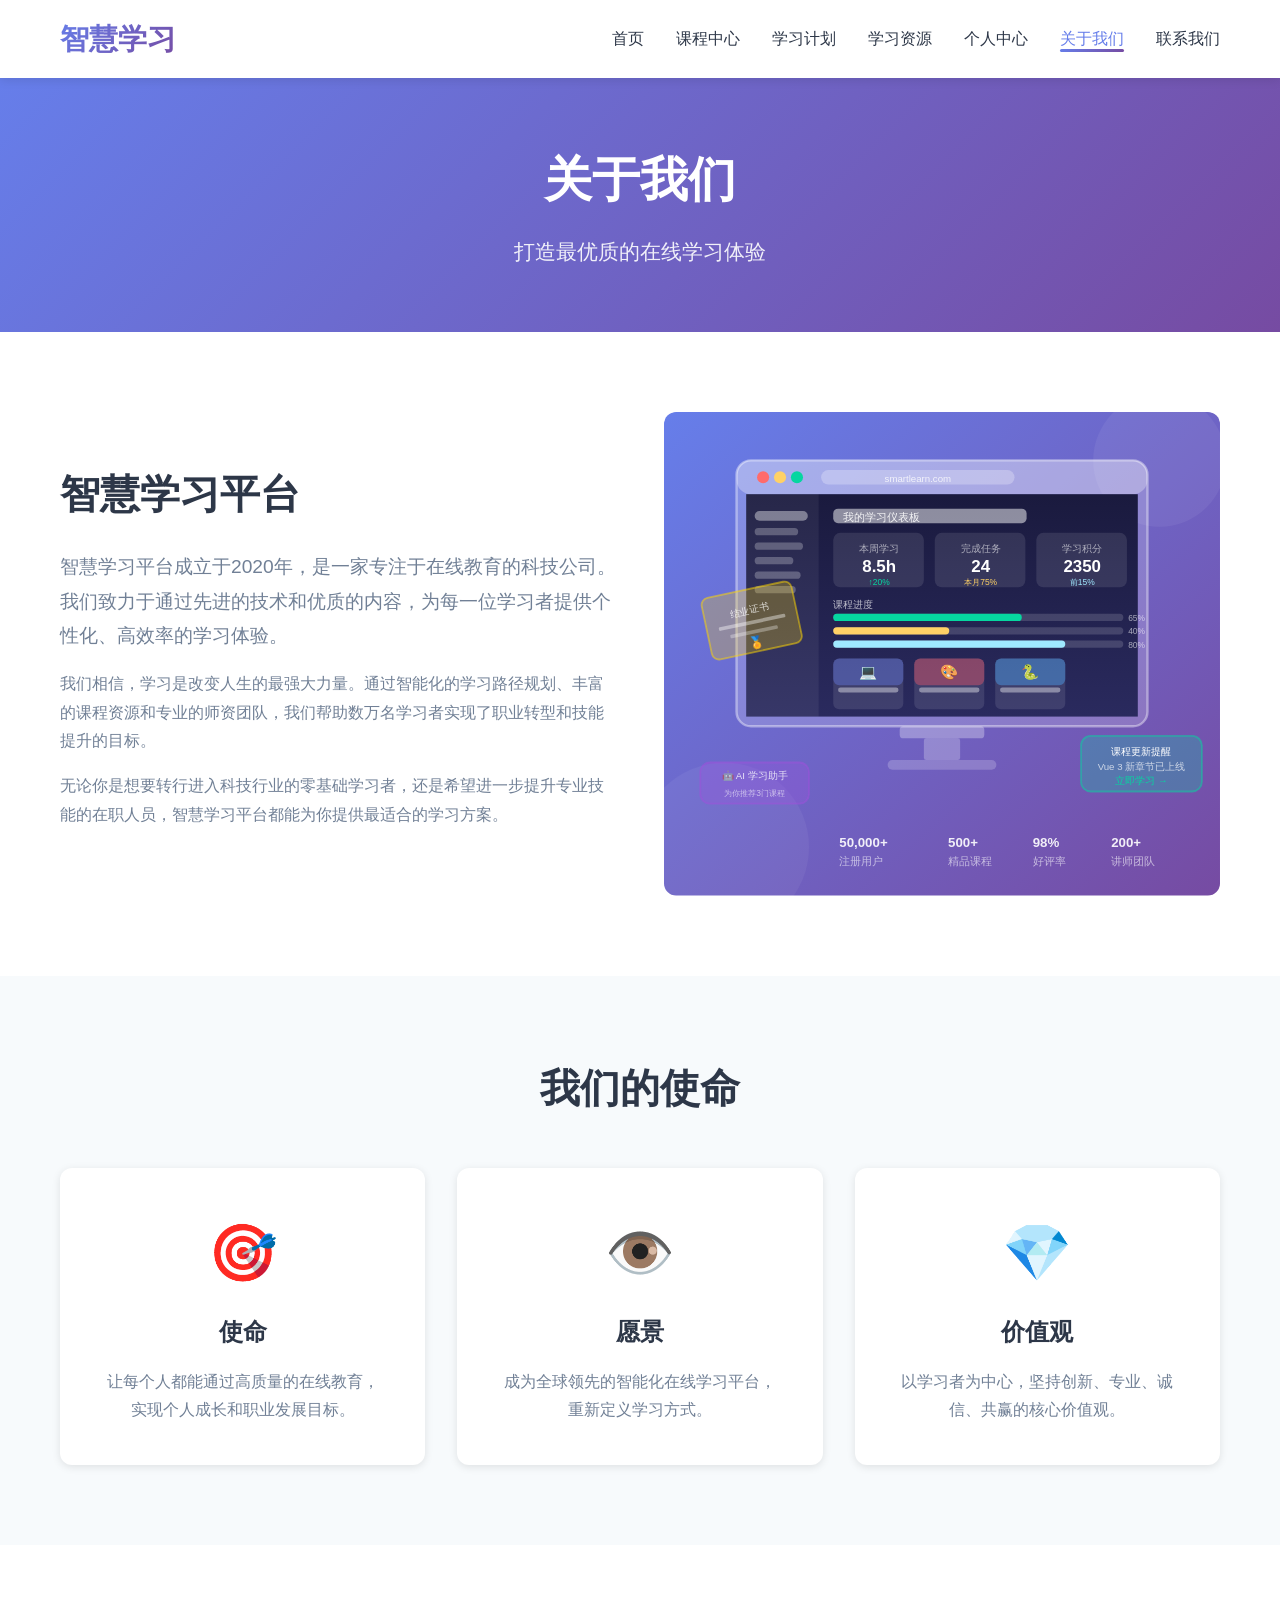
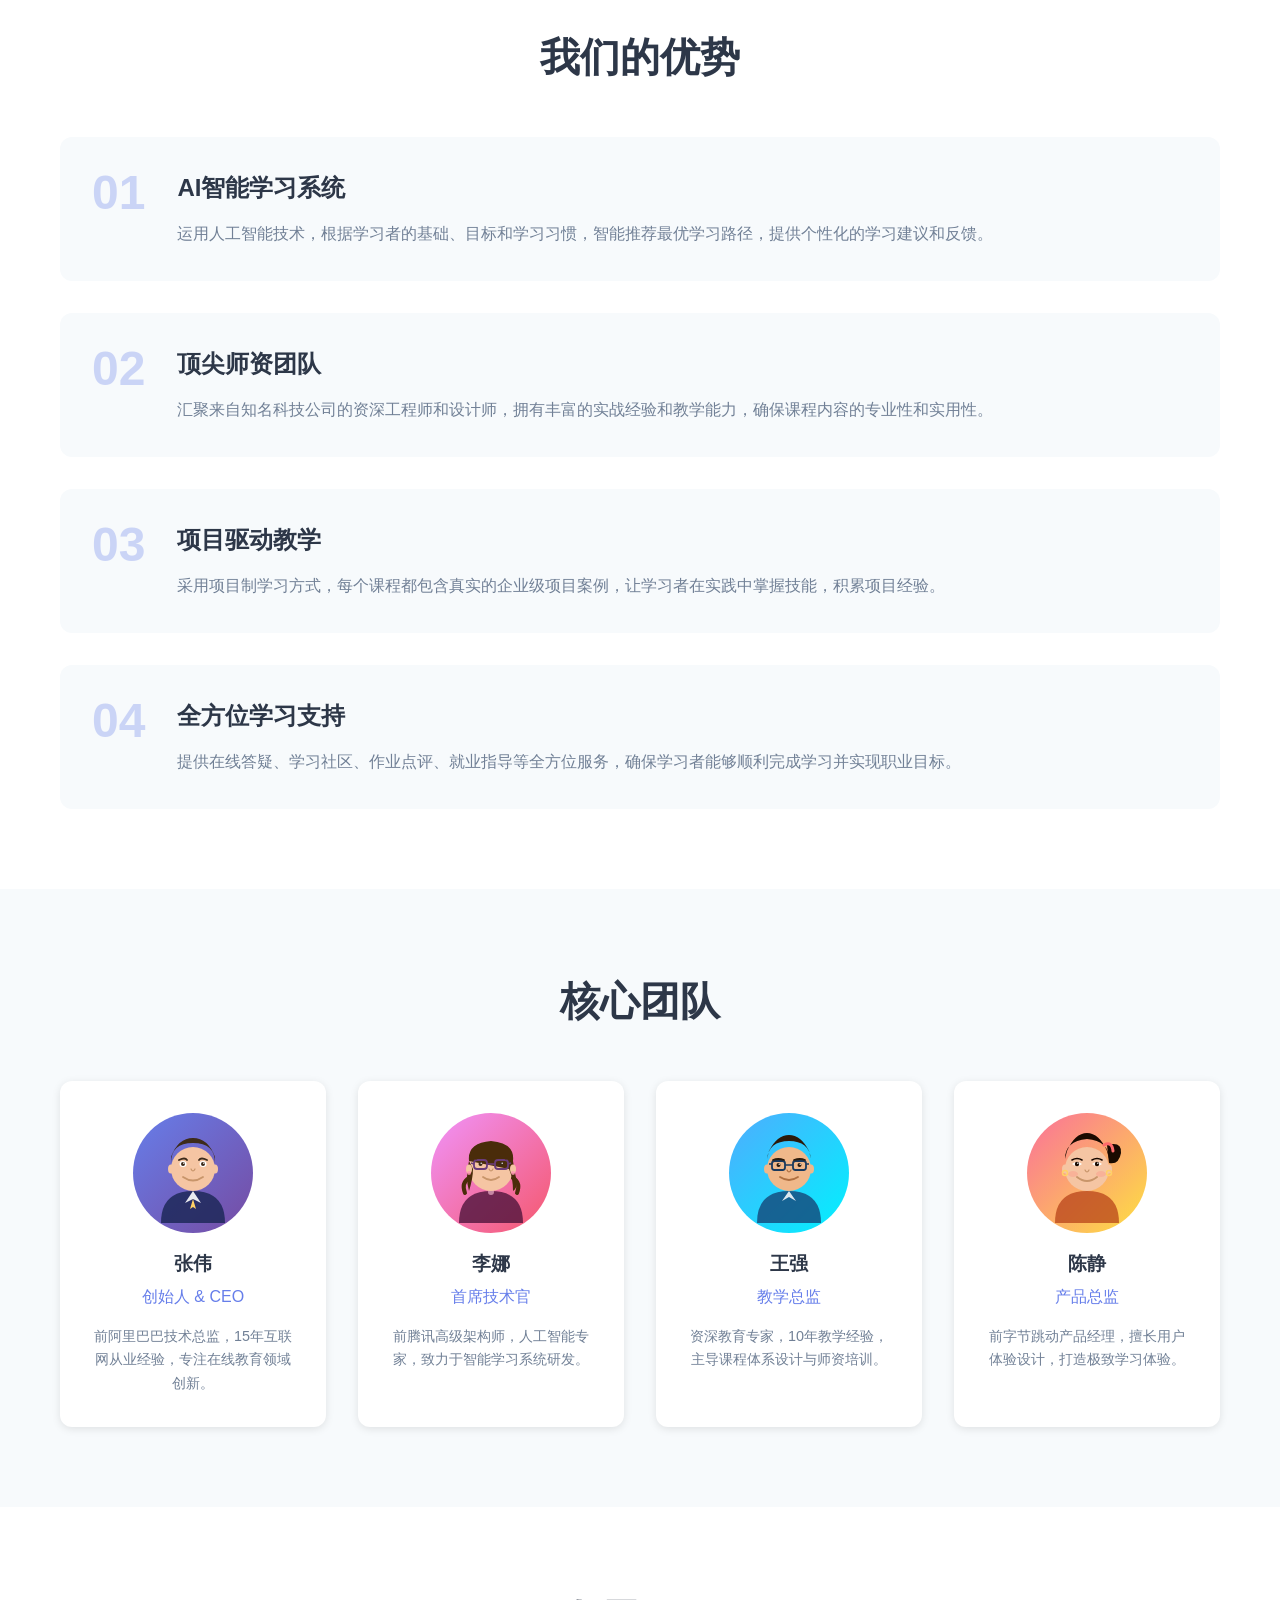
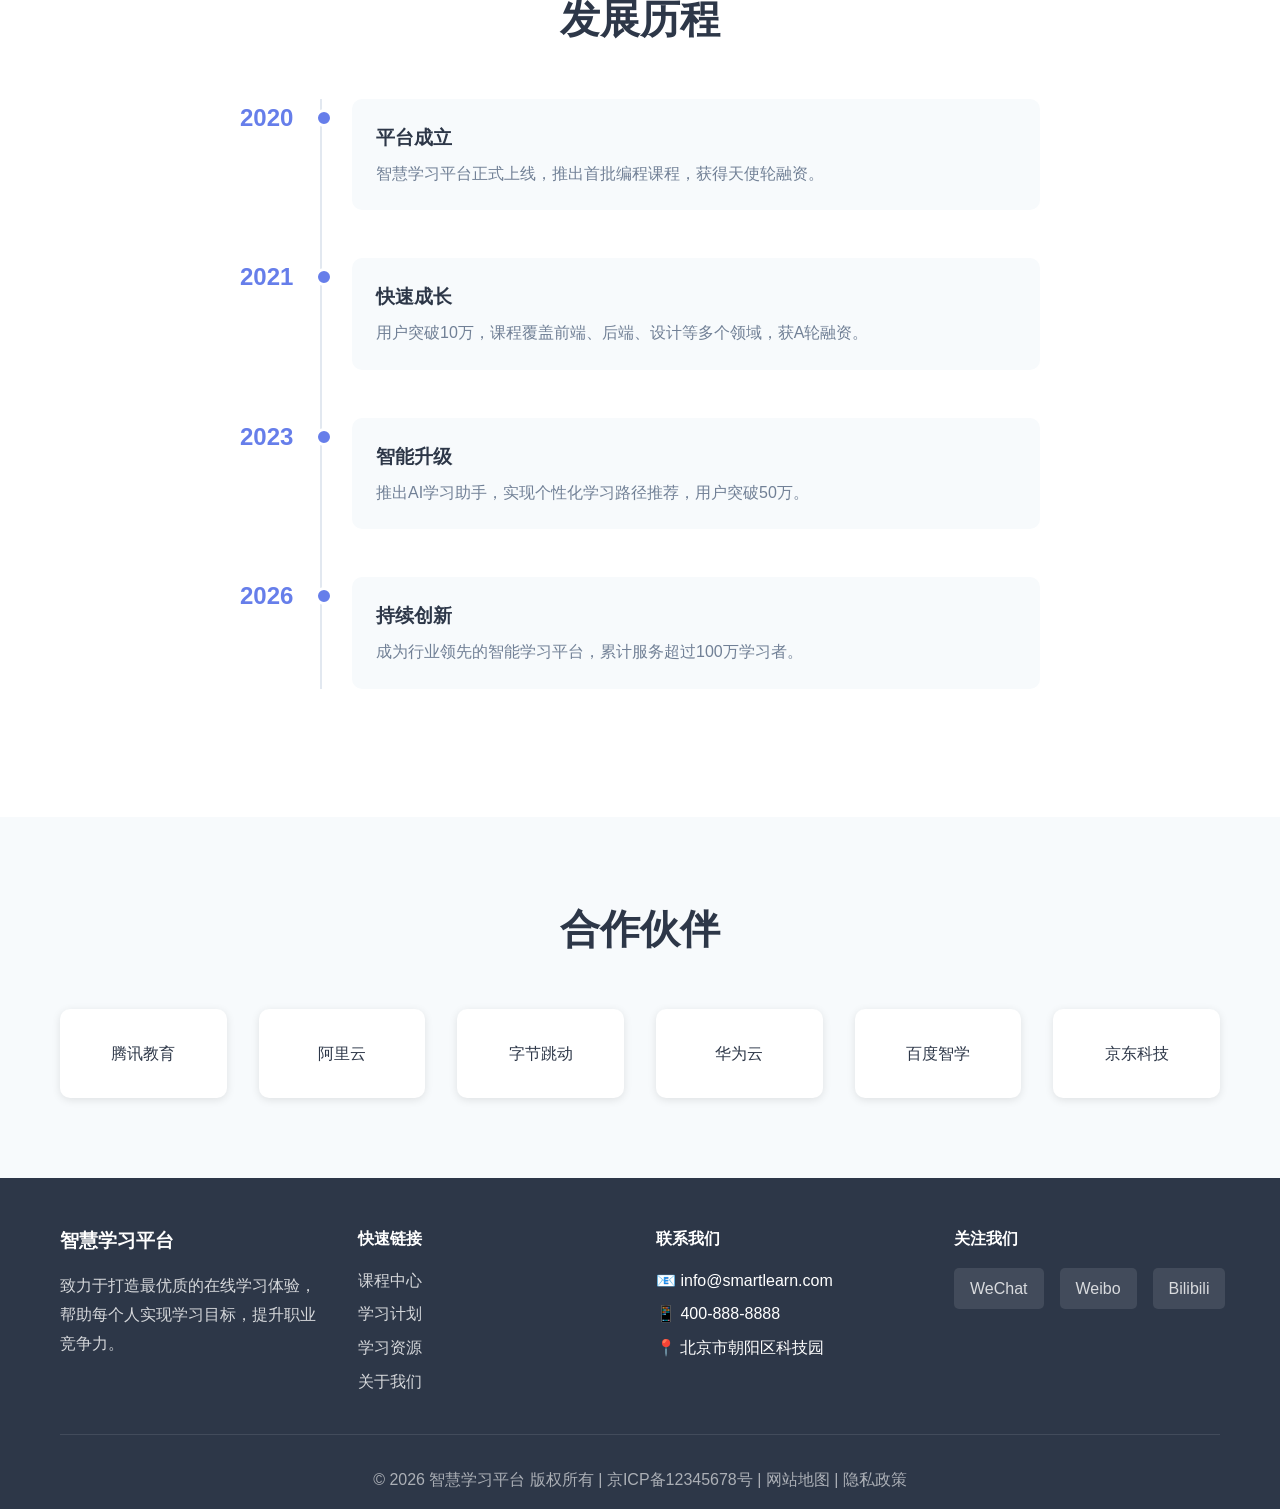
==== about.html @ c62627e8 "Initial commit" ====
<!DOCTYPE html>
<html lang="zh-CN">
<head>
    <meta charset="UTF-8">
    <meta name="viewport" content="width=device-width, initial-scale=1.0">
    <title>关于我们 - 智慧学习平台</title>
    <link rel="stylesheet" href="css/style.css">
</head>
<body>
    <!-- 导航栏 -->
    <nav class="navbar">
        <div class="container">
            <div class="nav-brand">
                <h1>智慧学习</h1>
            </div>
            <ul class="nav-menu" id="navMenu">
                <li><a href="index.html">首页</a></li>
                <li><a href="courses.html">课程中心</a></li>
                <li><a href="plan.html">学习计划</a></li>
                <li><a href="resources.html">学习资源</a></li>
                <li><a href="profile.html">个人中心</a></li>
                <li><a href="about.html" class="active">关于我们</a></li>
                <li><a href="contact.html">联系我们</a></li>
            </ul>
            <div class="nav-toggle" id="navToggle">
                <span></span>
                <span></span>
                <span></span>
            </div>
        </div>
    </nav>

    <!-- 页面标题 -->
    <section class="page-header">
        <div class="container">
            <h1>关于我们</h1>
            <p>打造最优质的在线学习体验</p>
        </div>
    </section>

    <!-- 平台简介 -->
    <section class="about-intro">
        <div class="container">
            <div class="intro-content">
                <div class="intro-text">
                    <h2>智慧学习平台</h2>
                    <p class="lead">智慧学习平台成立于2020年，是一家专注于在线教育的科技公司。我们致力于通过先进的技术和优质的内容，为每一位学习者提供个性化、高效率的学习体验。</p>
                    <p>我们相信，学习是改变人生的最强大力量。通过智能化的学习路径规划、丰富的课程资源和专业的师资团队，我们帮助数万名学习者实现了职业转型和技能提升的目标。</p>
                    <p>无论你是想要转行进入科技行业的零基础学习者，还是希望进一步提升专业技能的在职人员，智慧学习平台都能为你提供最适合的学习方案。</p>
                </div>
                <div class="intro-image">
                    <!-- SVG 平台介绍插画：学习生态场景 -->
                    <svg width="100%" viewBox="0 0 460 400" style="border-radius:10px;display:block" xmlns="http://www.w3.org/2000/svg">
                        <defs>
                            <linearGradient id="bgGrad" x1="0%" y1="0%" x2="100%" y2="100%">
                                <stop offset="0%" style="stop-color:#667eea"/>
                                <stop offset="100%" style="stop-color:#764ba2"/>
                            </linearGradient>
                            <linearGradient id="screenGrad" x1="0%" y1="0%" x2="0%" y2="100%">
                                <stop offset="0%" style="stop-color:#1a1a3e"/>
                                <stop offset="100%" style="stop-color:#2a2a5e"/>
                            </linearGradient>
                        </defs>
                        <!-- 背景 -->
                        <rect width="460" height="400" fill="url(#bgGrad)" rx="10"/>
                        <!-- 浮动装饰圆 -->
                        <circle cx="410" cy="40" r="55" fill="rgba(255,255,255,.06)"/>
                        <circle cx="50" cy="360" r="70" fill="rgba(255,255,255,.05)"/>
                        <!-- 显示器外框 -->
                        <rect x="60" y="40" width="340" height="220" rx="12" fill="rgba(255,255,255,.18)" stroke="rgba(255,255,255,.4)" stroke-width="2"/>
                        <!-- 显示器顶栏 -->
                        <rect x="60" y="40" width="340" height="28" rx="12" fill="rgba(255,255,255,.28)"/>
                        <circle cx="82" cy="54" r="5" fill="#ff6b6b"/>
                        <circle cx="96" cy="54" r="5" fill="#ffd166"/>
                        <circle cx="110" cy="54" r="5" fill="#06d6a0"/>
                        <rect x="130" y="48" width="160" height="12" rx="6" fill="rgba(255,255,255,.25)"/>
                        <text x="210" y="58" text-anchor="middle" font-size="8" fill="rgba(255,255,255,.8)">smartlearn.com</text>
                        <!-- 屏幕内容 -->
                        <rect x="68" y="68" width="324" height="184" fill="url(#screenGrad)"/>
                        <!-- 侧边导航 -->
                        <rect x="68" y="68" width="60" height="184" fill="rgba(255,255,255,.06)"/>
                        <rect x="75" y="82" width="44" height="8" rx="4" fill="rgba(255,255,255,.4)"/>
                        <rect x="75" y="96" width="36" height="6" rx="3" fill="rgba(255,255,255,.25)"/>
                        <rect x="75" y="108" width="40" height="6" rx="3" fill="rgba(255,255,255,.25)"/>
                        <rect x="75" y="120" width="32" height="6" rx="3" fill="rgba(255,255,255,.25)"/>
                        <rect x="75" y="132" width="38" height="6" rx="3" fill="rgba(255,255,255,.25)"/>
                        <rect x="75" y="144" width="34" height="6" rx="3" fill="rgba(255,255,255,.25)"/>
                        <!-- 主内容区标题 -->
                        <rect x="140" y="80" width="160" height="12" rx="4" fill="rgba(255,255,255,.5)"/>
                        <text x="148" y="90" font-size="9" fill="rgba(255,255,255,.9)">我的学习仪表板</text>
                        <!-- 统计卡片 -->
                        <rect x="140" y="100" width="75" height="45" rx="6" fill="rgba(255,255,255,.1)"/>
                        <text x="178" y="116" text-anchor="middle" font-size="8" fill="rgba(255,255,255,.6)">本周学习</text>
                        <text x="178" y="132" text-anchor="middle" font-size="14" font-weight="bold" fill="white">8.5h</text>
                        <text x="178" y="143" text-anchor="middle" font-size="7" fill="#06d6a0">↑20%</text>
                        <rect x="224" y="100" width="75" height="45" rx="6" fill="rgba(255,255,255,.1)"/>
                        <text x="262" y="116" text-anchor="middle" font-size="8" fill="rgba(255,255,255,.6)">完成任务</text>
                        <text x="262" y="132" text-anchor="middle" font-size="14" font-weight="bold" fill="white">24</text>
                        <text x="262" y="143" text-anchor="middle" font-size="7" fill="#ffd166">本月75%</text>
                        <rect x="308" y="100" width="75" height="45" rx="6" fill="rgba(255,255,255,.1)"/>
                        <text x="346" y="116" text-anchor="middle" font-size="8" fill="rgba(255,255,255,.6)">学习积分</text>
                        <text x="346" y="132" text-anchor="middle" font-size="14" font-weight="bold" fill="white">2350</text>
                        <text x="346" y="143" text-anchor="middle" font-size="7" fill="#a0e9ff">前15%</text>
                        <!-- 进度条区 -->
                        <text x="140" y="162" font-size="8" fill="rgba(255,255,255,.7)">课程进度</text>
                        <rect x="140" y="167" width="240" height="6" rx="3" fill="rgba(255,255,255,.15)"/>
                        <rect x="140" y="167" width="156" height="6" rx="3" fill="#06d6a0"/>
                        <text x="384" y="173" font-size="7" fill="rgba(255,255,255,.6)">65%</text>
                        <rect x="140" y="178" width="240" height="6" rx="3" fill="rgba(255,255,255,.15)"/>
                        <rect x="140" y="178" width="96" height="6" rx="3" fill="#ffd166"/>
                        <text x="384" y="184" font-size="7" fill="rgba(255,255,255,.6)">40%</text>
                        <rect x="140" y="189" width="240" height="6" rx="3" fill="rgba(255,255,255,.15)"/>
                        <rect x="140" y="189" width="192" height="6" rx="3" fill="#a0e9ff"/>
                        <text x="384" y="195" font-size="7" fill="rgba(255,255,255,.6)">80%</text>
                        <!-- 推荐课程小卡 -->
                        <rect x="140" y="204" width="58" height="42" rx="5" fill="rgba(255,255,255,.1)"/>
                        <rect x="140" y="204" width="58" height="22" rx="5" fill="rgba(102,126,234,.4)"/>
                        <text x="169" y="219" text-anchor="middle" font-size="12">💻</text>
                        <rect x="144" y="228" width="50" height="4" rx="2" fill="rgba(255,255,255,.4)"/>
                        <rect x="207" y="204" width="58" height="42" rx="5" fill="rgba(255,255,255,.1)"/>
                        <rect x="207" y="204" width="58" height="22" rx="5" fill="rgba(245,87,108,.4)"/>
                        <text x="236" y="219" text-anchor="middle" font-size="12">🎨</text>
                        <rect x="211" y="228" width="50" height="4" rx="2" fill="rgba(255,255,255,.4)"/>
                        <rect x="274" y="204" width="58" height="42" rx="5" fill="rgba(255,255,255,.1)"/>
                        <rect x="274" y="204" width="58" height="22" rx="5" fill="rgba(79,172,254,.4)"/>
                        <text x="303" y="219" text-anchor="middle" font-size="12">🐍</text>
                        <rect x="278" y="228" width="50" height="4" rx="2" fill="rgba(255,255,255,.4)"/>
                        <!-- 显示器底座 -->
                        <rect x="195" y="260" width="70" height="10" rx="3" fill="rgba(255,255,255,.3)"/>
                        <rect x="215" y="270" width="30" height="18" rx="2" fill="rgba(255,255,255,.25)"/>
                        <rect x="185" y="288" width="90" height="8" rx="4" fill="rgba(255,255,255,.2)"/>
                        <!-- 漂浮元素 -->
                        <!-- 证书卡 -->
                        <g transform="translate(30, 155) rotate(-12)">
                            <rect width="76" height="52" rx="6" fill="rgba(255,215,0,.25)" stroke="rgba(255,215,0,.5)" stroke-width="1.5"/>
                            <text x="38" y="20" text-anchor="middle" font-size="8" fill="rgba(255,255,255,.8)">结业证书</text>
                            <rect x="10" y="26" width="56" height="3" rx="1" fill="rgba(255,255,255,.4)"/>
                            <rect x="18" y="34" width="40" height="3" rx="1" fill="rgba(255,255,255,.3)"/>
                            <text x="38" y="48" text-anchor="middle" font-size="10">🏅</text>
                        </g>
                        <!-- 通知气泡 -->
                        <g transform="translate(345, 268)">
                            <rect width="100" height="46" rx="8" fill="rgba(6,214,160,.25)" stroke="rgba(6,214,160,.5)" stroke-width="1.5"/>
                            <text x="50" y="16" text-anchor="middle" font-size="8" fill="white">课程更新提醒</text>
                            <text x="50" y="28" text-anchor="middle" font-size="8" fill="rgba(255,255,255,.7)">Vue 3 新章节已上线</text>
                            <text x="50" y="40" text-anchor="middle" font-size="8" fill="#06d6a0">立即学习 →</text>
                        </g>
                        <!-- AI 标签 -->
                        <g transform="translate(30, 290)">
                            <rect width="90" height="34" rx="8" fill="rgba(160,80,220,.3)" stroke="rgba(160,80,220,.5)" stroke-width="1.5"/>
                            <text x="45" y="14" text-anchor="middle" font-size="8" fill="rgba(255,255,255,.8)">🤖 AI 学习助手</text>
                            <text x="45" y="28" text-anchor="middle" font-size="7" fill="rgba(255,255,255,.6)">为你推荐3门课程</text>
                        </g>
                        <!-- 统计数字 -->
                        <text x="145" y="360" font-size="11" font-weight="bold" fill="rgba(255,255,255,.9)">50,000+</text>
                        <text x="145" y="375" font-size="9" fill="rgba(255,255,255,.6)">注册用户</text>
                        <text x="235" y="360" font-size="11" font-weight="bold" fill="rgba(255,255,255,.9)">500+</text>
                        <text x="235" y="375" font-size="9" fill="rgba(255,255,255,.6)">精品课程</text>
                        <text x="305" y="360" font-size="11" font-weight="bold" fill="rgba(255,255,255,.9)">98%</text>
                        <text x="305" y="375" font-size="9" fill="rgba(255,255,255,.6)">好评率</text>
                        <text x="370" y="360" font-size="11" font-weight="bold" fill="rgba(255,255,255,.9)">200+</text>
                        <text x="370" y="375" font-size="9" fill="rgba(255,255,255,.6)">讲师团队</text>
                    </svg>
                </div>
            </div>
        </div>
    </section>

    <!-- 我们的使命 -->
    <section class="mission-section">
        <div class="container">
            <h2 class="section-title">我们的使命</h2>
            <div class="mission-grid">
                <div class="mission-card">
                    <div class="mission-icon">🎯</div>
                    <h3>使命</h3>
                    <p>让每个人都能通过高质量的在线教育，实现个人成长和职业发展目标。</p>
                </div>
                <div class="mission-card">
                    <div class="mission-icon">👁️</div>
                    <h3>愿景</h3>
                    <p>成为全球领先的智能化在线学习平台，重新定义学习方式。</p>
                </div>
                <div class="mission-card">
                    <div class="mission-icon">💎</div>
                    <h3>价值观</h3>
                    <p>以学习者为中心，坚持创新、专业、诚信、共赢的核心价值观。</p>
                </div>
            </div>
        </div>
    </section>

    <!-- 我们的优势 -->
    <section class="advantages-section">
        <div class="container">
            <h2 class="section-title">我们的优势</h2>
            <div class="advantages-list">
                <div class="advantage-item">
                    <div class="advantage-number">01</div>
                    <div class="advantage-content">
                        <h3>AI智能学习系统</h3>
                        <p>运用人工智能技术，根据学习者的基础、目标和学习习惯，智能推荐最优学习路径，提供个性化的学习建议和反馈。</p>
                    </div>
                </div>
                <div class="advantage-item">
                    <div class="advantage-number">02</div>
                    <div class="advantage-content">
                        <h3>顶尖师资团队</h3>
                        <p>汇聚来自知名科技公司的资深工程师和设计师，拥有丰富的实战经验和教学能力，确保课程内容的专业性和实用性。</p>
                    </div>
                </div>
                <div class="advantage-item">
                    <div class="advantage-number">03</div>
                    <div class="advantage-content">
                        <h3>项目驱动教学</h3>
                        <p>采用项目制学习方式，每个课程都包含真实的企业级项目案例，让学习者在实践中掌握技能，积累项目经验。</p>
                    </div>
                </div>
                <div class="advantage-item">
                    <div class="advantage-number">04</div>
                    <div class="advantage-content">
                        <h3>全方位学习支持</h3>
                        <p>提供在线答疑、学习社区、作业点评、就业指导等全方位服务，确保学习者能够顺利完成学习并实现职业目标。</p>
                    </div>
                </div>
            </div>
        </div>
    </section>

    <!-- 团队介绍 -->
    <section class="team-section">
        <div class="container">
            <h2 class="section-title">核心团队</h2>
            <div class="team-grid">
                <!-- 张伟 CEO：深色西装，短发，自信表情 -->
                <div class="team-member">
                    <div class="member-avatar" style="background:linear-gradient(135deg,#667eea,#764ba2);position:relative;display:flex;align-items:center;justify-content:center;overflow:hidden">
                        <svg width="100" height="100" viewBox="0 0 100 100">
                            <!-- 肩膀/西装 -->
                            <path d="M18 100 Q18 68 50 68 Q82 68 82 100Z" fill="rgba(30,40,90,.85)"/>
                            <!-- 衬衫领 -->
                            <polygon points="50,68 42,80 50,76 58,80" fill="white" opacity=".9"/>
                            <!-- 领带 -->
                            <polygon points="50,76 47,86 50,84 53,86" fill="#ffd166"/>
                            <!-- 头部 -->
                            <circle cx="50" cy="46" r="22" fill="#f5c5a3"/>
                            <!-- 头发 (短发) -->
                            <path d="M28 40 Q28 20 50 20 Q72 20 72 40 L72 34 Q65 15 50 15 Q35 15 28 34Z" fill="#3d2b1a"/>
                            <!-- 眉毛 -->
                            <path d="M36 37 Q42 34 44 37" fill="none" stroke="#3d2b1a" stroke-width="1.8" stroke-linecap="round"/>
                            <path d="M56 37 Q58 34 64 37" fill="none" stroke="#3d2b1a" stroke-width="1.8" stroke-linecap="round"/>
                            <!-- 眼睛 -->
                            <ellipse cx="40" cy="41" rx="3.5" ry="3" fill="white"/>
                            <circle cx="40" cy="41" r="2" fill="#3d2b1a"/>
                            <circle cx="40.8" cy="40.2" r=".7" fill="white"/>
                            <ellipse cx="60" cy="41" rx="3.5" ry="3" fill="white"/>
                            <circle cx="60" cy="41" r="2" fill="#3d2b1a"/>
                            <circle cx="60.8" cy="40.2" r=".7" fill="white"/>
                            <!-- 鼻子 -->
                            <path d="M48 46 Q50 50 52 46" fill="none" stroke="#c8956a" stroke-width="1.2" stroke-linecap="round"/>
                            <!-- 嘴巴 (微笑) -->
                            <path d="M40 54 Q50 61 60 54" fill="none" stroke="#c8956a" stroke-width="1.8" stroke-linecap="round"/>
                            <!-- 耳朵 -->
                            <ellipse cx="28" cy="46" rx="3" ry="4.5" fill="#f5c5a3"/>
                            <ellipse cx="72" cy="46" rx="3" ry="4.5" fill="#f5c5a3"/>
                        </svg>
                    </div>
                    <h3>张伟</h3>
                    <p class="member-title">创始人 & CEO</p>
                    <p class="member-bio">前阿里巴巴技术总监，15年互联网从业经验，专注在线教育领域创新。</p>
                </div>

                <!-- 李娜 CTO：眼镜，卷发，科技感 -->
                <div class="team-member">
                    <div class="member-avatar" style="background:linear-gradient(135deg,#f093fb,#f5576c);position:relative;display:flex;align-items:center;justify-content:center;overflow:hidden">
                        <svg width="100" height="100" viewBox="0 0 100 100">
                            <!-- 肩膀/上衣 -->
                            <path d="M18 100 Q18 68 50 68 Q82 68 82 100Z" fill="rgba(80,20,60,.8)"/>
                            <!-- 颈部装饰 -->
                            <circle cx="50" cy="69" r="3" fill="rgba(255,200,220,.6)"/>
                            <!-- 头部 -->
                            <circle cx="50" cy="46" r="22" fill="#f5c5a3"/>
                            <!-- 卷发 (长发) -->
                            <path d="M28 38 Q26 20 50 18 Q74 20 72 38 L74 50 Q78 65 72 68 Q72 55 68 46" fill="#4a2c0a"/>
                            <path d="M28 38 Q24 55 28 68 Q32 55 32 46" fill="#4a2c0a"/>
                            <!-- 发尾卷曲 -->
                            <path d="M72 55 Q80 60 76 70" fill="none" stroke="#4a2c0a" stroke-width="4" stroke-linecap="round"/>
                            <path d="M28 55 Q20 60 24 70" fill="none" stroke="#4a2c0a" stroke-width="4" stroke-linecap="round"/>
                            <!-- 眼镜框 -->
                            <rect x="33" y="37" width="13" height="9" rx="3" fill="none" stroke="#6a3c7a" stroke-width="1.8"/>
                            <rect x="54" y="37" width="13" height="9" rx="3" fill="none" stroke="#6a3c7a" stroke-width="1.8"/>
                            <line x1="46" y1="41" x2="54" y2="41" stroke="#6a3c7a" stroke-width="1.5"/>
                            <line x1="33" y1="41" x2="30" y2="40" stroke="#6a3c7a" stroke-width="1.5"/>
                            <line x1="67" y1="41" x2="70" y2="40" stroke="#6a3c7a" stroke-width="1.5"/>
                            <!-- 眉毛 -->
                            <path d="M35 36 Q39 33 45 35" fill="none" stroke="#4a2c0a" stroke-width="1.5" stroke-linecap="round"/>
                            <path d="M55 35 Q61 33 65 36" fill="none" stroke="#4a2c0a" stroke-width="1.5" stroke-linecap="round"/>
                            <!-- 眼睛 -->
                            <circle cx="39.5" cy="41" r="2" fill="#3d2b1a"/>
                            <circle cx="60.5" cy="41" r="2" fill="#3d2b1a"/>
                            <circle cx="40.2" cy="40.3" r=".7" fill="white"/>
                            <circle cx="61.2" cy="40.3" r=".7" fill="white"/>
                            <!-- 鼻子 -->
                            <path d="M48 46 Q50 50 52 46" fill="none" stroke="#c8956a" stroke-width="1.2" stroke-linecap="round"/>
                            <!-- 嘴巴 -->
                            <path d="M42 54 Q50 60 58 54" fill="none" stroke="#c8956a" stroke-width="1.8" stroke-linecap="round"/>
                            <!-- 耳朵 -->
                            <ellipse cx="28" cy="46" rx="3" ry="4.5" fill="#f5c5a3"/>
                            <ellipse cx="72" cy="46" rx="3" ry="4.5" fill="#f5c5a3"/>
                            <!-- 耳环 -->
                            <circle cx="28" cy="50" r="2" fill="rgba(255,150,180,.8)"/>
                            <circle cx="72" cy="50" r="2" fill="rgba(255,150,180,.8)"/>
                        </svg>
                    </div>
                    <h3>李娜</h3>
                    <p class="member-title">首席技术官</p>
                    <p class="member-bio">前腾讯高级架构师，人工智能专家，致力于智能学习系统研发。</p>
                </div>

                <!-- 王强 教学总监：斯文，眼镜，蓝色衬衫 -->
                <div class="team-member">
                    <div class="member-avatar" style="background:linear-gradient(135deg,#4facfe,#00f2fe);position:relative;display:flex;align-items:center;justify-content:center;overflow:hidden">
                        <svg width="100" height="100" viewBox="0 0 100 100">
                            <!-- 肩膀/蓝色衬衫 -->
                            <path d="M18 100 Q18 68 50 68 Q82 68 82 100Z" fill="rgba(20,70,120,.8)"/>
                            <!-- 衬衫领 -->
                            <polygon points="50,68 43,78 50,74 57,78" fill="white" opacity=".85"/>
                            <!-- 头部 -->
                            <circle cx="50" cy="46" r="22" fill="#f0b88a"/>
                            <!-- 头发 (背头) -->
                            <path d="M28 36 Q30 18 50 18 Q70 18 72 36 L70 28 Q62 12 50 12 Q38 12 30 28Z" fill="#2c1a0a"/>
                            <!-- 眼镜 -->
                            <rect x="33" y="38" width="13" height="9" rx="2.5" fill="none" stroke="#1a3a5e" stroke-width="1.8"/>
                            <rect x="54" y="38" width="13" height="9" rx="2.5" fill="none" stroke="#1a3a5e" stroke-width="1.8"/>
                            <line x1="46" y1="42" x2="54" y2="42" stroke="#1a3a5e" stroke-width="1.5"/>
                            <line x1="30" y1="41" x2="33" y2="41" stroke="#1a3a5e" stroke-width="1.5"/>
                            <line x1="67" y1="41" x2="70" y2="41" stroke="#1a3a5e" stroke-width="1.5"/>
                            <!-- 眉毛 -->
                            <path d="M34 37 Q39 35 45 37" fill="none" stroke="#2c1a0a" stroke-width="1.8" stroke-linecap="round"/>
                            <path d="M55 37 Q61 35 66 37" fill="none" stroke="#2c1a0a" stroke-width="1.8" stroke-linecap="round"/>
                            <!-- 眼睛 -->
                            <circle cx="39.5" cy="42" r="2" fill="#2c1a0a"/>
                            <circle cx="60.5" cy="42" r="2" fill="#2c1a0a"/>
                            <circle cx="40.2" cy="41.2" r=".7" fill="white"/>
                            <circle cx="61.2" cy="41.2" r=".7" fill="white"/>
                            <!-- 鼻子 -->
                            <path d="M48 47 Q50 51 52 47" fill="none" stroke="#b07040" stroke-width="1.2" stroke-linecap="round"/>
                            <!-- 嘴巴 (温和微笑) -->
                            <path d="M41 54 Q50 60 59 54" fill="none" stroke="#b07040" stroke-width="1.8" stroke-linecap="round"/>
                            <!-- 耳朵 -->
                            <ellipse cx="28" cy="46" rx="3" ry="4.5" fill="#f0b88a"/>
                            <ellipse cx="72" cy="46" rx="3" ry="4.5" fill="#f0b88a"/>
                        </svg>
                    </div>
                    <h3>王强</h3>
                    <p class="member-title">教学总监</p>
                    <p class="member-bio">资深教育专家，10年教学经验，主导课程体系设计与师资培训。</p>
                </div>

                <!-- 陈静 产品总监：扎发，创意感，橙色系 -->
                <div class="team-member">
                    <div class="member-avatar" style="background:linear-gradient(135deg,#fa709a,#fee140);position:relative;display:flex;align-items:center;justify-content:center;overflow:hidden">
                        <svg width="100" height="100" viewBox="0 0 100 100">
                            <!-- 肩膀/上衣 -->
                            <path d="M18 100 Q18 68 50 68 Q82 68 82 100Z" fill="rgba(180,60,20,.7)"/>
                            <!-- 头部 -->
                            <circle cx="50" cy="46" r="22" fill="#f5c5a3"/>
                            <!-- 头发 (马尾辫) -->
                            <path d="M28 36 Q28 18 50 16 Q72 18 72 36 L70 28 Q62 10 50 10 Q38 10 30 28Z" fill="#1a0a00"/>
                            <!-- 马尾 -->
                            <path d="M70 22 Q85 18 84 30 Q82 42 72 40" fill="#1a0a00"/>
                            <!-- 发箍/发圈 -->
                            <path d="M67 22 Q75 18 76 28" fill="none" stroke="#ff6b6b" stroke-width="3" stroke-linecap="round"/>
                            <!-- 眉毛 -->
                            <path d="M35 37 Q40 34 45 37" fill="none" stroke="#1a0a00" stroke-width="1.6" stroke-linecap="round"/>
                            <path d="M55 37 Q60 34 65 37" fill="none" stroke="#1a0a00" stroke-width="1.6" stroke-linecap="round"/>
                            <!-- 眼睛 (杏眼) -->
                            <path d="M35 41 Q40 37 45 41 Q40 45 35 41Z" fill="white"/>
                            <circle cx="40" cy="41" r="2.2" fill="#1a0a00"/>
                            <circle cx="40.8" cy="40.2" r=".7" fill="white"/>
                            <path d="M55 41 Q60 37 65 41 Q60 45 55 41Z" fill="white"/>
                            <circle cx="60" cy="41" r="2.2" fill="#1a0a00"/>
                            <circle cx="60.8" cy="40.2" r=".7" fill="white"/>
                            <!-- 腮红 -->
                            <ellipse cx="36" cy="51" rx="5" ry="3" fill="rgba(255,120,120,.25)"/>
                            <ellipse cx="64" cy="51" rx="5" ry="3" fill="rgba(255,120,120,.25)"/>
                            <!-- 鼻子 -->
                            <path d="M48 47 Q50 51 52 47" fill="none" stroke="#c8956a" stroke-width="1.2" stroke-linecap="round"/>
                            <!-- 嘴巴 (活泼) -->
                            <path d="M40 54 Q50 62 60 54" fill="none" stroke="#c8956a" stroke-width="2" stroke-linecap="round"/>
                            <!-- 耳朵 -->
                            <ellipse cx="28" cy="46" rx="3" ry="4.5" fill="#f5c5a3"/>
                            <ellipse cx="72" cy="46" rx="3" ry="4.5" fill="#f5c5a3"/>
                            <!-- 耳环 (小圆圈) -->
                            <circle cx="28" cy="50" r="2.5" fill="none" stroke="#ffd166" stroke-width="1.5"/>
                            <circle cx="72" cy="50" r="2.5" fill="none" stroke="#ffd166" stroke-width="1.5"/>
                        </svg>
                    </div>
                    <h3>陈静</h3>
                    <p class="member-title">产品总监</p>
                    <p class="member-bio">前字节跳动产品经理，擅长用户体验设计，打造极致学习体验。</p>
                </div>
            </div>
        </div>
    </section>

    <!-- 发展历程 -->
    <section class="timeline-section">
        <div class="container">
            <h2 class="section-title">发展历程</h2>
            <div class="timeline">
                <div class="timeline-item">
                    <div class="timeline-year">2020</div>
                    <div class="timeline-content">
                        <h3>平台成立</h3>
                        <p>智慧学习平台正式上线，推出首批编程课程，获得天使轮融资。</p>
                    </div>
                </div>
                <div class="timeline-item">
                    <div class="timeline-year">2021</div>
                    <div class="timeline-content">
                        <h3>快速成长</h3>
                        <p>用户突破10万，课程覆盖前端、后端、设计等多个领域，获A轮融资。</p>
                    </div>
                </div>
                <div class="timeline-item">
                    <div class="timeline-year">2023</div>
                    <div class="timeline-content">
                        <h3>智能升级</h3>
                        <p>推出AI学习助手，实现个性化学习路径推荐，用户突破50万。</p>
                    </div>
                </div>
                <div class="timeline-item">
                    <div class="timeline-year">2026</div>
                    <div class="timeline-content">
                        <h3>持续创新</h3>
                        <p>成为行业领先的智能学习平台，累计服务超过100万学习者。</p>
                    </div>
                </div>
            </div>
        </div>
    </section>

    <!-- 合作伙伴 -->
    <section class="partners-section">
        <div class="container">
            <h2 class="section-title">合作伙伴</h2>
            <div class="partners-grid">
                <div class="partner-logo">腾讯教育</div>
                <div class="partner-logo">阿里云</div>
                <div class="partner-logo">字节跳动</div>
                <div class="partner-logo">华为云</div>
                <div class="partner-logo">百度智学</div>
                <div class="partner-logo">京东科技</div>
            </div>
        </div>
    </section>

    <!-- 页脚 -->
    <footer class="footer">
        <div class="container">
            <div class="footer-content">
                <div class="footer-section">
                    <h3>智慧学习平台</h3>
                    <p>致力于打造最优质的在线学习体验，帮助每个人实现学习目标，提升职业竞争力。</p>
                </div>
                <div class="footer-section">
                    <h4>快速链接</h4>
                    <ul>
                        <li><a href="courses.html">课程中心</a></li>
                        <li><a href="plan.html">学习计划</a></li>
                        <li><a href="resources.html">学习资源</a></li>
                        <li><a href="about.html">关于我们</a></li>
                    </ul>
                </div>
                <div class="footer-section">
                    <h4>联系我们</h4>
                    <ul>
                        <li>📧 info@smartlearn.com</li>
                        <li>📱 400-888-8888</li>
                        <li>📍 北京市朝阳区科技园</li>
                    </ul>
                </div>
                <div class="footer-section">
                    <h4>关注我们</h4>
                    <div class="social-links">
                        <a href="#" title="微信">WeChat</a>
                        <a href="#" title="微博">Weibo</a>
                        <a href="#" title="B站">Bilibili</a>
                    </div>
                </div>
            </div>
            <div class="footer-bottom">
                <p>&copy; 2026 智慧学习平台 版权所有 | 京ICP备12345678号 | 网站地图 | 隐私政策</p>
            </div>
        </div>
    </footer>

    <script src="js/script.js"></script>
</body>
</html>
---- css/style.css ----
/* ======================
   全局样式
   ====================== */
* {
    margin: 0;
    padding: 0;
    box-sizing: border-box;
}

:root {
    --primary-color: #667eea;
    --secondary-color: #764ba2;
    --accent-color: #f093fb;
    --text-dark: #2d3748;
    --text-light: #718096;
    --bg-light: #f7fafc;
    --border-color: #e2e8f0;
    --success-color: #48bb78;
    --warning-color: #ed8936;
    --error-color: #f56565;
    --white: #ffffff;
}

body {
    font-family: -apple-system, BlinkMacSystemFont, 'Segoe UI', 'PingFang SC', 'Hiragino Sans GB', 
                 'Microsoft YaHei', 'Helvetica Neue', Helvetica, Arial, sans-serif;
    line-height: 1.6;
    color: var(--text-dark);
    background-color: var(--white);
}

.container {
    max-width: 1200px;
    margin: 0 auto;
    padding: 0 20px;
}

/* ======================
   导航栏样式
   ====================== */
.navbar {
    background: var(--white);
    box-shadow: 0 2px 10px rgba(0, 0, 0, 0.1);
    position: sticky;
    top: 0;
    z-index: 1000;
    padding: 1rem 0;
}

.navbar .container {
    display: flex;
    justify-content: space-between;
    align-items: center;
}

.nav-brand h1 {
    font-size: 1.8rem;
    background: linear-gradient(135deg, var(--primary-color), var(--secondary-color));
    -webkit-background-clip: text;
    -webkit-text-fill-color: transparent;
    background-clip: text;
}

.nav-menu {
    display: flex;
    list-style: none;
    gap: 2rem;
}

.nav-menu a {
    text-decoration: none;
    color: var(--text-dark);
    font-weight: 500;
    transition: color 0.3s;
    position: relative;
}

.nav-menu a:hover,
.nav-menu a.active {
    color: var(--primary-color);
}

.nav-menu a.active::after {
    content: '';
    position: absolute;
    bottom: -5px;
    left: 0;
    width: 100%;
    height: 3px;
    background: linear-gradient(135deg, var(--primary-color), var(--secondary-color));
    border-radius: 2px;
}

.nav-toggle {
    display: none;
    flex-direction: column;
    cursor: pointer;
    gap: 5px;
}

.nav-toggle span {
    width: 25px;
    height: 3px;
    background: var(--text-dark);
    border-radius: 2px;
    transition: all 0.3s;
}

/* ======================
   Banner轮播图样式
   ====================== */
.banner {
    position: relative;
    height: 500px;
    overflow: hidden;
}

.slider {
    position: relative;
    height: 100%;
}

.slide {
    position: absolute;
    top: 0;
    left: 0;
    width: 100%;
    height: 100%;
    opacity: 0;
    transition: opacity 0.5s ease-in-out;
    background: linear-gradient(135deg, var(--primary-color) 0%, var(--secondary-color) 100%);
    display: flex;
    align-items: center;
    justify-content: center;
}

.slide.active {
    opacity: 1;
}

.slide:nth-child(2) {
    background: linear-gradient(135deg, #f093fb 0%, #f5576c 100%);
}

.slide:nth-child(3) {
    background: linear-gradient(135deg, #4facfe 0%, #00f2fe 100%);
}

.slide-content {
    display: flex;
    align-items: center;
    justify-content: space-between;
    gap: 3rem;
    color: var(--white);
    padding: 2rem 4rem;
    width: 100%;
    max-width: 1100px;
    box-sizing: border-box;
}

.slide-text {
    flex: 1;
    text-align: left;
    animation: slideDown 0.8s ease-out;
}

.slide-illustration {
    flex: 0 0 auto;
    animation: slideUp 0.8s ease-out;
}

.slide-content h2 {
    font-size: 2.8rem;
    margin-bottom: 1rem;
    line-height: 1.25;
}

.slide-content p {
    font-size: 1.2rem;
    margin-bottom: 2rem;
    opacity: .9;
}

@keyframes slideDown {
    from {
        opacity: 0;
        transform: translateY(-30px);
    }
    to {
        opacity: 1;
        transform: translateY(0);
    }
}

@keyframes slideUp {
    from {
        opacity: 0;
        transform: translateY(30px);
    }
    to {
        opacity: 1;
        transform: translateY(0);
    }
}

.slider-controls {
    position: absolute;
    top: 50%;
    width: 100%;
    display: flex;
    justify-content: space-between;
    padding: 0 2rem;
    transform: translateY(-50%);
}

.slider-controls button {
    background: rgba(255, 255, 255, 0.3);
    border: none;
    color: var(--white);
    font-size: 2rem;
    width: 50px;
    height: 50px;
    border-radius: 50%;
    cursor: pointer;
    transition: background 0.3s;
}

.slider-controls button:hover {
    background: rgba(255, 255, 255, 0.5);
}

.slider-dots {
    position: absolute;
    bottom: 20px;
    left: 50%;
    transform: translateX(-50%);
    display: flex;
    gap: 10px;
}

.slider-dots .dot {
    width: 12px;
    height: 12px;
    border-radius: 50%;
    background: rgba(255, 255, 255, 0.5);
    cursor: pointer;
    transition: background 0.3s;
}

.slider-dots .dot.active {
    background: var(--white);
}

/* ======================
   按钮样式
   ====================== */
.btn {
    display: inline-block;
    padding: 0.75rem 1.5rem;
    border: none;
    border-radius: 8px;
    font-size: 1rem;
    font-weight: 500;
    cursor: pointer;
    text-decoration: none;
    transition: all 0.3s;
}

.btn-primary {
    background: linear-gradient(135deg, var(--primary-color), var(--secondary-color));
    color: var(--white);
}

.btn-primary:hover {
    transform: translateY(-2px);
    box-shadow: 0 5px 15px rgba(102, 126, 234, 0.4);
}

.btn-secondary {
    background: var(--white);
    color: var(--primary-color);
    border: 2px solid var(--primary-color);
}

.btn-secondary:hover {
    background: var(--primary-color);
    color: var(--white);
}

.btn-outline {
    background: transparent;
    color: var(--primary-color);
    border: 2px solid var(--primary-color);
}

.btn-outline:hover {
    background: var(--primary-color);
    color: var(--white);
}

.btn-large {
    padding: 1rem 2rem;
    font-size: 1.1rem;
}

.btn-small {
    padding: 0.5rem 1rem;
    font-size: 0.9rem;
}

/* ======================
   特色功能区
   ====================== */
.features {
    padding: 5rem 0;
    background: var(--bg-light);
}

.section-title {
    text-align: center;
    font-size: 2.5rem;
    margin-bottom: 3rem;
    color: var(--text-dark);
}

.feature-grid {
    display: grid;
    grid-template-columns: repeat(auto-fit, minmax(250px, 1fr));
    gap: 2rem;
}

.feature-card {
    background: var(--white);
    padding: 2rem;
    border-radius: 12px;
    text-align: center;
    box-shadow: 0 4px 6px rgba(0, 0, 0, 0.1);
    transition: transform 0.3s, box-shadow 0.3s;
}

.feature-card:hover {
    transform: translateY(-5px);
    box-shadow: 0 10px 20px rgba(0, 0, 0, 0.15);
}

.feature-icon {
    font-size: 3rem;
    margin-bottom: 1rem;
}

.feature-card h3 {
    font-size: 1.5rem;
    margin-bottom: 1rem;
    color: var(--text-dark);
}

.feature-card p {
    color: var(--text-light);
    line-height: 1.8;
}

/* ======================
   热门课程区
   ====================== */
.popular-courses {
    padding: 5rem 0;
}

.course-grid {
    display: grid;
    grid-template-columns: repeat(auto-fit, minmax(320px, 1fr));
    gap: 2rem;
}

.course-card {
    background: var(--white);
    border-radius: 12px;
    overflow: hidden;
    box-shadow: 0 4px 6px rgba(0, 0, 0, 0.1);
    transition: transform 0.3s, box-shadow 0.3s;
}

.course-card:hover {
    transform: translateY(-5px);
    box-shadow: 0 10px 25px rgba(0, 0, 0, 0.15);
}

.course-image {
    height: 200px;
    display: flex;
    align-items: center;
    justify-content: center;
    color: var(--white);
    font-size: 1.5rem;
    font-weight: bold;
}

.course-info {
    padding: 1.5rem;
}

.course-info h3 {
    font-size: 1.3rem;
    margin-bottom: 0.8rem;
    color: var(--text-dark);
}

.course-desc {
    color: var(--text-light);
    margin-bottom: 1rem;
    line-height: 1.6;
}

.course-meta {
    display: flex;
    justify-content: space-between;
    margin-bottom: 1rem;
    font-size: 0.9rem;
}

.course-level {
    background: var(--bg-light);
    padding: 0.3rem 0.8rem;
    border-radius: 20px;
    color: var(--primary-color);
    font-weight: 500;
}

.course-students {
    color: var(--text-light);
}

/* ======================
   统计数据区
   ====================== */
.stats {
    padding: 5rem 0;
    background: linear-gradient(135deg, var(--primary-color) 0%, var(--secondary-color) 100%);
    color: var(--white);
}

.stats-grid {
    display: grid;
    grid-template-columns: repeat(auto-fit, minmax(200px, 1fr));
    gap: 2rem;
}

.stat-item {
    text-align: center;
}

.stat-number {
    font-size: 3rem;
    font-weight: bold;
    margin-bottom: 0.5rem;
}

.stat-item p {
    font-size: 1.1rem;
    opacity: 0.9;
}

/* ======================
   页脚样式
   ====================== */
.footer {
    background: var(--text-dark);
    color: var(--white);
    padding: 3rem 0 1rem;
}

.footer-content {
    display: grid;
    grid-template-columns: repeat(auto-fit, minmax(250px, 1fr));
    gap: 2rem;
    margin-bottom: 2rem;
}

.footer-section h3,
.footer-section h4 {
    margin-bottom: 1rem;
}

.footer-section p {
    color: rgba(255, 255, 255, 0.8);
    line-height: 1.8;
}

.footer-section ul {
    list-style: none;
}

.footer-section ul li {
    margin-bottom: 0.5rem;
}

.footer-section a {
    color: rgba(255, 255, 255, 0.8);
    text-decoration: none;
    transition: color 0.3s;
}

.footer-section a:hover {
    color: var(--white);
}

.social-links {
    display: flex;
    gap: 1rem;
}

.social-links a {
    padding: 0.5rem 1rem;
    background: rgba(255, 255, 255, 0.1);
    border-radius: 5px;
    transition: background 0.3s;
}

.social-links a:hover {
    background: rgba(255, 255, 255, 0.2);
}

.footer-bottom {
    text-align: center;
    padding-top: 2rem;
    border-top: 1px solid rgba(255, 255, 255, 0.1);
    color: rgba(255, 255, 255, 0.6);
}

/* ======================
   页面标题
   ====================== */
.page-header {
    background: linear-gradient(135deg, var(--primary-color) 0%, var(--secondary-color) 100%);
    color: var(--white);
    padding: 4rem 0;
    text-align: center;
}

.page-header h1 {
    font-size: 3rem;
    margin-bottom: 1rem;
}

.page-header p {
    font-size: 1.3rem;
    opacity: 0.9;
}

/* ======================
   课程中心页面
   ====================== */
.course-filter {
    padding: 2rem 0;
    background: var(--bg-light);
}

.filter-tabs {
    display: flex;
    gap: 1rem;
    margin-bottom: 1.5rem;
    flex-wrap: wrap;
}

.filter-btn {
    padding: 0.6rem 1.2rem;
    border: 2px solid var(--border-color);
    background: var(--white);
    border-radius: 25px;
    cursor: pointer;
    transition: all 0.3s;
    font-weight: 500;
}

.filter-btn:hover,
.filter-btn.active {
    background: var(--primary-color);
    color: var(--white);
    border-color: var(--primary-color);
}

.filter-search {
    display: flex;
    gap: 1rem;
}

.filter-search input {
    flex: 1;
    padding: 0.8rem 1.2rem;
    border: 2px solid var(--border-color);
    border-radius: 8px;
    font-size: 1rem;
}

.filter-search button {
    padding: 0.8rem 1.5rem;
    background: var(--primary-color);
    color: var(--white);
    border: none;
    border-radius: 8px;
    cursor: pointer;
    font-weight: 500;
    transition: background 0.3s;
}

.filter-search button:hover {
    background: var(--secondary-color);
}

.courses-section {
    padding: 3rem 0;
}

.courses-list {
    display: grid;
    gap: 2rem;
}

.course-item {
    display: flex;
    gap: 2rem;
    background: var(--white);
    border-radius: 12px;
    overflow: hidden;
    box-shadow: 0 2px 8px rgba(0, 0, 0, 0.1);
    transition: transform 0.3s, box-shadow 0.3s;
}

.course-item:hover {
    transform: translateY(-3px);
    box-shadow: 0 5px 15px rgba(0, 0, 0, 0.15);
}

.course-thumbnail {
    width: 250px;
    min-height: 200px;
    position: relative;
    display: flex;
    align-items: center;
    justify-content: center;
}

.course-badge {
    position: absolute;
    top: 10px;
    right: 10px;
    background: var(--warning-color);
    color: var(--white);
    padding: 0.3rem 0.8rem;
    border-radius: 20px;
    font-size: 0.85rem;
    font-weight: bold;
}

.course-details {
    flex: 1;
    padding: 1.5rem;
    display: flex;
    flex-direction: column;
}

.course-details h3 {
    font-size: 1.4rem;
    margin-bottom: 0.5rem;
    color: var(--text-dark);
}

.course-instructor {
    color: var(--text-light);
    margin-bottom: 0.8rem;
}

.course-description {
    color: var(--text-light);
    line-height: 1.6;
    margin-bottom: 1rem;
    flex: 1;
}

.course-stats {
    display: flex;
    gap: 1.5rem;
    margin-bottom: 1rem;
    color: var(--text-light);
}

.course-price {
    color: var(--error-color);
    font-weight: bold;
    font-size: 1.2rem;
}

/* ======================
   学习计划页面
   ====================== */
.plan-generator {
    padding: 3rem 0;
    background: var(--bg-light);
}

.plan-form-card {
    max-width: 700px;
    margin: 0 auto;
    background: var(--white);
    padding: 3rem;
    border-radius: 12px;
    box-shadow: 0 4px 6px rgba(0, 0, 0, 0.1);
}

.plan-form-card h2 {
    text-align: center;
    margin-bottom: 2rem;
    color: var(--text-dark);
}

.form-group {
    margin-bottom: 1.5rem;
}

.form-group label {
    display: block;
    margin-bottom: 0.5rem;
    font-weight: 500;
    color: var(--text-dark);
}

.form-group input,
.form-group select,
.form-group textarea {
    width: 100%;
    padding: 0.8rem;
    border: 2px solid var(--border-color);
    border-radius: 8px;
    font-size: 1rem;
    font-family: inherit;
    transition: border-color 0.3s;
}

.form-group input:focus,
.form-group select:focus,
.form-group textarea:focus {
    outline: none;
    border-color: var(--primary-color);
}

.radio-group {
    display: flex;
    gap: 1rem;
}

.radio-group label {
    display: flex;
    align-items: center;
    gap: 0.5rem;
    cursor: pointer;
    padding: 0.8rem 1.2rem;
    border: 2px solid var(--border-color);
    border-radius: 8px;
    transition: all 0.3s;
}

.radio-group label:hover {
    border-color: var(--primary-color);
}

.radio-group input[type="radio"]:checked + span {
    color: var(--primary-color);
    font-weight: 500;
}

.learning-paths {
    padding: 5rem 0;
}

.paths-grid {
    display: grid;
    grid-template-columns: repeat(auto-fit, minmax(350px, 1fr));
    gap: 2rem;
}

.path-card {
    background: var(--white);
    border-radius: 12px;
    overflow: hidden;
    box-shadow: 0 4px 6px rgba(0, 0, 0, 0.1);
    transition: transform 0.3s;
}

.path-card:hover {
    transform: translateY(-5px);
}

.path-header {
    background: linear-gradient(135deg, var(--primary-color) 0%, var(--secondary-color) 100%);
    color: var(--white);
    padding: 1.5rem;
    display: flex;
    justify-content: space-between;
    align-items: center;
}

.path-header h3 {
    font-size: 1.3rem;
}

.path-duration {
    background: rgba(255, 255, 255, 0.2);
    padding: 0.3rem 0.8rem;
    border-radius: 20px;
    font-size: 0.9rem;
}

.path-content {
    padding: 2rem;
}

.path-steps {
    margin-bottom: 2rem;
}

.step {
    display: flex;
    gap: 1rem;
    margin-bottom: 1.5rem;
}

.step-number {
    width: 40px;
    height: 40px;
    border-radius: 50%;
    background: linear-gradient(135deg, var(--primary-color), var(--secondary-color));
    color: var(--white);
    display: flex;
    align-items: center;
    justify-content: center;
    font-weight: bold;
    flex-shrink: 0;
}

.step-info h4 {
    margin-bottom: 0.3rem;
    color: var(--text-dark);
}

.step-info p {
    color: var(--text-light);
    font-size: 0.9rem;
}

.study-tips {
    padding: 5rem 0;
    background: var(--bg-light);
}

.tips-grid {
    display: grid;
    grid-template-columns: repeat(auto-fit, minmax(250px, 1fr));
    gap: 2rem;
}

.tip-card {
    background: var(--white);
    padding: 2rem;
    border-radius: 12px;
    text-align: center;
    box-shadow: 0 2px 8px rgba(0, 0, 0, 0.1);
}

.tip-icon {
    font-size: 3rem;
    margin-bottom: 1rem;
}

.tip-card h3 {
    margin-bottom: 0.8rem;
    color: var(--text-dark);
}

.tip-card p {
    color: var(--text-light);
    line-height: 1.6;
}

/* ======================
   学习资源页面
   ====================== */
.resources-section {
    padding: 3rem 0;
}

.resource-category {
    margin-bottom: 4rem;
}

.category-title {
    font-size: 2rem;
    margin-bottom: 2rem;
    color: var(--text-dark);
}

.resource-grid {
    display: grid;
    grid-template-columns: repeat(auto-fit, minmax(280px, 1fr));
    gap: 2rem;
}

.resource-card {
    background: var(--white);
    padding: 2rem;
    border-radius: 12px;
    box-shadow: 0 2px 8px rgba(0, 0, 0, 0.1);
    transition: transform 0.3s;
}

.resource-card:hover {
    transform: translateY(-3px);
}

.resource-icon {
    font-size: 2.5rem;
    margin-bottom: 1rem;
}

.resource-card h3 {
    margin-bottom: 0.8rem;
    color: var(--text-dark);
}

.resource-card p {
    color: var(--text-light);
    line-height: 1.6;
    margin-bottom: 1rem;
}

.resource-tags {
    display: flex;
    gap: 0.5rem;
    margin-bottom: 1rem;
}

.tag {
    background: var(--bg-light);
    padding: 0.3rem 0.8rem;
    border-radius: 15px;
    font-size: 0.85rem;
    color: var(--primary-color);
}

.resource-link {
    color: var(--primary-color);
    text-decoration: none;
    font-weight: 500;
    transition: color 0.3s;
}

.resource-link:hover {
    color: var(--secondary-color);
}

.resource-table {
    width: 100%;
    background: var(--white);
    border-radius: 12px;
    overflow: hidden;
    box-shadow: 0 2px 8px rgba(0, 0, 0, 0.1);
}

.resource-table thead {
    background: linear-gradient(135deg, var(--primary-color) 0%, var(--secondary-color) 100%);
    color: var(--white);
}

.resource-table th,
.resource-table td {
    padding: 1rem;
    text-align: left;
}

.resource-table tbody tr {
    border-bottom: 1px solid var(--border-color);
    transition: background 0.3s;
}

.resource-table tbody tr:hover {
    background: var(--bg-light);
}

.btn-link {
    padding: 0.4rem 1rem;
    background: var(--primary-color);
    color: var(--white);
    text-decoration: none;
    border-radius: 5px;
    font-size: 0.9rem;
    transition: background 0.3s;
}

.btn-link:hover {
    background: var(--secondary-color);
}

.books-grid {
    display: grid;
    grid-template-columns: repeat(auto-fit, minmax(250px, 1fr));
    gap: 2rem;
}

.book-card {
    background: var(--white);
    border-radius: 12px;
    overflow: hidden;
    box-shadow: 0 2px 8px rgba(0, 0, 0, 0.1);
    transition: transform 0.3s;
}

.book-card:hover {
    transform: translateY(-5px);
}

.book-cover {
    height: 250px;
    display: flex;
    align-items: center;
    justify-content: center;
    padding: 1.5rem;
}

.book-title {
    color: var(--white);
    font-size: 1.3rem;
    font-weight: bold;
    text-align: center;
}

.book-info {
    padding: 1.5rem;
}

.book-author {
    color: var(--text-light);
    margin-bottom: 0.5rem;
}

.book-desc {
    color: var(--text-light);
    line-height: 1.6;
    margin-bottom: 1rem;
}

.video-list {
    display: flex;
    flex-direction: column;
    gap: 2rem;
}

.video-item {
    display: flex;
    gap: 2rem;
    background: var(--white);
    border-radius: 12px;
    overflow: hidden;
    box-shadow: 0 2px 8px rgba(0, 0, 0, 0.1);
}

.video-thumbnail {
    width: 300px;
    min-height: 200px;
    position: relative;
    display: flex;
    align-items: center;
    justify-content: center;
}

.play-icon {
    font-size: 3rem;
    color: var(--white);
    opacity: 0.9;
}

.video-info {
    flex: 1;
    padding: 1.5rem;
}

.video-info h3 {
    margin-bottom: 0.5rem;
    color: var(--text-dark);
}

.video-meta {
    color: var(--text-light);
    margin-bottom: 0.8rem;
}

.video-desc {
    color: var(--text-light);
    line-height: 1.6;
    margin-bottom: 1rem;
}

.video-actions {
    display: flex;
    gap: 1rem;
}

/* ======================
   个人中心页面
   ====================== */
.profile-section {
    padding: 3rem 0;
    background: var(--bg-light);
}

.profile-layout {
    display: grid;
    grid-template-columns: 300px 1fr;
    gap: 2rem;
}

.profile-sidebar {
    display: flex;
    flex-direction: column;
    gap: 1.5rem;
}

.user-card {
    background: var(--white);
    padding: 2rem;
    border-radius: 12px;
    text-align: center;
    box-shadow: 0 2px 8px rgba(0, 0, 0, 0.1);
}

.user-avatar img {
    width: 100px;
    height: 100px;
    border-radius: 50%;
    margin-bottom: 1rem;
}

.user-card h3 {
    margin-bottom: 0.5rem;
    color: var(--text-dark);
}

.user-email {
    color: var(--text-light);
    margin-bottom: 1.5rem;
}

.user-stats {
    display: flex;
    justify-content: space-around;
    padding-top: 1rem;
    border-top: 1px solid var(--border-color);
}

.stat {
    display: flex;
    flex-direction: column;
    align-items: center;
}

.stat-value {
    font-size: 1.5rem;
    font-weight: bold;
    color: var(--primary-color);
}

.stat-label {
    font-size: 0.85rem;
    color: var(--text-light);
    margin-top: 0.3rem;
}

.profile-nav {
    background: var(--white);
    border-radius: 12px;
    box-shadow: 0 2px 8px rgba(0, 0, 0, 0.1);
}

.profile-nav ul {
    list-style: none;
}

.profile-nav a {
    display: block;
    padding: 1rem 1.5rem;
    color: var(--text-dark);
    text-decoration: none;
    transition: all 0.3s;
}

.profile-nav a:hover,
.profile-nav a.active {
    background: var(--bg-light);
    color: var(--primary-color);
    padding-left: 2rem;
}

.profile-content {
    display: flex;
    flex-direction: column;
    gap: 2rem;
}

.content-section {
    background: var(--white);
    padding: 2rem;
    border-radius: 12px;
    box-shadow: 0 2px 8px rgba(0, 0, 0, 0.1);
}

.content-section h2 {
    margin-bottom: 1.5rem;
    color: var(--text-dark);
}

.overview-cards {
    display: grid;
    grid-template-columns: repeat(auto-fit, minmax(200px, 1fr));
    gap: 1.5rem;
    margin-bottom: 2rem;
}

.overview-card {
    display: flex;
    gap: 1rem;
    padding: 1.5rem;
    background: var(--bg-light);
    border-radius: 10px;
}

.card-icon {
    font-size: 2.5rem;
}

.card-info h3 {
    font-size: 0.9rem;
    color: var(--text-light);
    margin-bottom: 0.5rem;
}

.big-number {
    font-size: 2rem;
    font-weight: bold;
    color: var(--primary-color);
}

.big-number span {
    font-size: 1rem;
    font-weight: normal;
}

.card-note {
    font-size: 0.85rem;
    color: var(--text-light);
    margin-top: 0.3rem;
}

.learning-chart {
    padding: 1.5rem;
    background: var(--bg-light);
    border-radius: 10px;
}

.learning-chart h3 {
    margin-bottom: 1.5rem;
    color: var(--text-dark);
}

.chart-container {
    display: flex;
    align-items: flex-end;
    justify-content: space-around;
    height: 200px;
    margin-bottom: 1rem;
}

.chart-bar {
    width: 60px;
    background: linear-gradient(to top, var(--primary-color), var(--secondary-color));
    border-radius: 5px 5px 0 0;
    cursor: pointer;
    transition: opacity 0.3s;
}

.chart-bar:hover {
    opacity: 0.8;
}

.chart-labels {
    display: flex;
    justify-content: space-around;
    color: var(--text-light);
    font-size: 0.9rem;
}

.learning-courses {
    display: flex;
    flex-direction: column;
    gap: 1.5rem;
}

.learning-course-card {
    display: flex;
    gap: 1.5rem;
    padding: 1.5rem;
    background: var(--bg-light);
    border-radius: 10px;
}

.learning-course-card .course-thumbnail {
    width: 150px;
    height: 100px;
    border-radius: 8px;
}

.learning-course-card .course-details {
    flex: 1;
}

.learning-course-card h3 {
    margin-bottom: 0.8rem;
}

.progress-bar {
    width: 100%;
    height: 8px;
    background: var(--border-color);
    border-radius: 10px;
    overflow: hidden;
    margin-bottom: 0.5rem;
}

.progress-fill {
    height: 100%;
    background: linear-gradient(to right, var(--primary-color), var(--secondary-color));
    border-radius: 10px;
}

.progress-info {
    display: flex;
    justify-content: space-between;
    font-size: 0.85rem;
    color: var(--text-light);
    margin-bottom: 1rem;
}

.achievements-grid {
    display: grid;
    grid-template-columns: repeat(auto-fit, minmax(150px, 1fr));
    gap: 1.5rem;
}

.achievement-badge {
    text-align: center;
    padding: 1.5rem;
    background: var(--bg-light);
    border-radius: 10px;
}

.achievement-badge.locked {
    opacity: 0.5;
}

.badge-icon {
    width: 80px;
    height: 80px;
    margin: 0 auto 1rem;
    border-radius: 50%;
    display: flex;
    align-items: center;
    justify-content: center;
    font-size: 2rem;
}

.achievement-badge h4 {
    margin-bottom: 0.3rem;
    color: var(--text-dark);
}

.achievement-badge p {
    font-size: 0.85rem;
    color: var(--text-light);
}

/* ======================
   关于我们页面
   ====================== */
.about-intro {
    padding: 5rem 0;
}

.intro-content {
    display: grid;
    grid-template-columns: 1fr 1fr;
    gap: 3rem;
    align-items: center;
}

.intro-text h2 {
    font-size: 2.5rem;
    margin-bottom: 1.5rem;
    color: var(--text-dark);
}

.lead {
    font-size: 1.2rem;
    color: var(--text-dark);
    font-weight: 500;
    margin-bottom: 1rem;
}

.intro-text p {
    color: var(--text-light);
    line-height: 1.8;
    margin-bottom: 1rem;
}

.mission-section {
    padding: 5rem 0;
    background: var(--bg-light);
}

.mission-grid {
    display: grid;
    grid-template-columns: repeat(auto-fit, minmax(280px, 1fr));
    gap: 2rem;
}

.mission-card {
    background: var(--white);
    padding: 2.5rem;
    border-radius: 12px;
    text-align: center;
    box-shadow: 0 2px 8px rgba(0, 0, 0, 0.1);
}

.mission-icon {
    font-size: 3.5rem;
    margin-bottom: 1rem;
}

.mission-card h3 {
    font-size: 1.5rem;
    margin-bottom: 1rem;
    color: var(--text-dark);
}

.mission-card p {
    color: var(--text-light);
    line-height: 1.8;
}

.advantages-section {
    padding: 5rem 0;
}

.advantages-list {
    display: flex;
    flex-direction: column;
    gap: 2rem;
}

.advantage-item {
    display: flex;
    gap: 2rem;
    padding: 2rem;
    background: var(--bg-light);
    border-radius: 12px;
}

.advantage-number {
    font-size: 3rem;
    font-weight: bold;
    color: var(--primary-color);
    opacity: 0.3;
    line-height: 1;
}

.advantage-content h3 {
    font-size: 1.5rem;
    margin-bottom: 0.8rem;
    color: var(--text-dark);
}

.advantage-content p {
    color: var(--text-light);
    line-height: 1.8;
}

.team-section {
    padding: 5rem 0;
    background: var(--bg-light);
}

.team-grid {
    display: grid;
    grid-template-columns: repeat(auto-fit, minmax(250px, 1fr));
    gap: 2rem;
}

.team-member {
    background: var(--white);
    padding: 2rem;
    border-radius: 12px;
    text-align: center;
    box-shadow: 0 2px 8px rgba(0, 0, 0, 0.1);
    transition: transform 0.3s;
}

.team-member:hover {
    transform: translateY(-5px);
}

.member-avatar {
    width: 120px;
    height: 120px;
    margin: 0 auto 1rem;
    border-radius: 50%;
}

.team-member h3 {
    margin-bottom: 0.3rem;
    color: var(--text-dark);
}

.member-title {
    color: var(--primary-color);
    font-weight: 500;
    margin-bottom: 1rem;
}

.member-bio {
    color: var(--text-light);
    line-height: 1.6;
    font-size: 0.9rem;
}

.timeline-section {
    padding: 5rem 0;
}

.timeline {
    max-width: 800px;
    margin: 0 auto;
    position: relative;
}

.timeline::before {
    content: '';
    position: absolute;
    left: 80px;
    top: 0;
    bottom: 0;
    width: 2px;
    background: var(--border-color);
}

.timeline-item {
    display: flex;
    gap: 2rem;
    margin-bottom: 3rem;
    position: relative;
}

.timeline-year {
    width: 80px;
    font-size: 1.5rem;
    font-weight: bold;
    color: var(--primary-color);
    flex-shrink: 0;
}

.timeline-year::after {
    content: '';
    position: absolute;
    left: 75px;
    top: 10px;
    width: 12px;
    height: 12px;
    background: var(--primary-color);
    border-radius: 50%;
    border: 3px solid var(--white);
}

.timeline-content {
    flex: 1;
    padding: 1.5rem;
    background: var(--bg-light);
    border-radius: 10px;
}

.timeline-content h3 {
    margin-bottom: 0.5rem;
    color: var(--text-dark);
}

.timeline-content p {
    color: var(--text-light);
    line-height: 1.6;
}

.partners-section {
    padding: 5rem 0;
    background: var(--bg-light);
}

.partners-grid {
    display: grid;
    grid-template-columns: repeat(auto-fit, minmax(150px, 1fr));
    gap: 2rem;
}

.partner-logo {
    background: var(--white);
    padding: 2rem;
    border-radius: 10px;
    text-align: center;
    font-weight: 500;
    color: var(--text-dark);
    box-shadow: 0 2px 8px rgba(0, 0, 0, 0.1);
}

/* ======================
   联系我们页面
   ====================== */
.contact-info-section {
    padding: 3rem 0;
    background: var(--bg-light);
}

.contact-cards {
    display: grid;
    grid-template-columns: repeat(auto-fit, minmax(250px, 1fr));
    gap: 2rem;
}

.contact-card {
    background: var(--white);
    padding: 2rem;
    border-radius: 12px;
    text-align: center;
    box-shadow: 0 2px 8px rgba(0, 0, 0, 0.1);
}

.contact-icon {
    font-size: 3rem;
    margin-bottom: 1rem;
}

.contact-card h3 {
    margin-bottom: 0.5rem;
    color: var(--text-dark);
}

.contact-card p {
    color: var(--text-dark);
    font-weight: 500;
}

.contact-desc {
    color: var(--text-light) !important;
    font-weight: normal !important;
    font-size: 0.9rem;
    margin-top: 0.5rem;
}

.contact-form-section {
    padding: 5rem 0;
}

.form-container {
    max-width: 800px;
    margin: 0 auto;
    background: var(--white);
    padding: 3rem;
    border-radius: 12px;
    box-shadow: 0 4px 6px rgba(0, 0, 0, 0.1);
}

.form-header {
    text-align: center;
    margin-bottom: 2rem;
}

.form-header h2 {
    font-size: 2rem;
    margin-bottom: 0.5rem;
    color: var(--text-dark);
}

.form-header p {
    color: var(--text-light);
}

.contact-form .form-row {
    display: grid;
    grid-template-columns: 1fr 1fr;
    gap: 1.5rem;
}

.required {
    color: var(--error-color);
}

.checkbox-label {
    display: flex;
    align-items: center;
    gap: 0.5rem;
    cursor: pointer;
}

.checkbox-label input[type="checkbox"] {
    width: auto;
}

.checkbox-label a {
    color: var(--primary-color);
    text-decoration: none;
}

.checkbox-label a:hover {
    text-decoration: underline;
}

.form-message {
    margin-top: 1rem;
    padding: 1rem;
    border-radius: 8px;
    display: none;
}

.form-message.success {
    background: #d4edda;
    color: #155724;
    display: block;
}

.form-message.error {
    background: #f8d7da;
    color: #721c24;
    display: block;
}

.faq-section {
    padding: 5rem 0;
    background: var(--bg-light);
}

.faq-list {
    max-width: 900px;
    margin: 0 auto;
}

.faq-item {
    background: var(--white);
    margin-bottom: 1rem;
    border-radius: 10px;
    overflow: hidden;
    box-shadow: 0 2px 8px rgba(0, 0, 0, 0.1);
}

.faq-question {
    padding: 1.5rem;
    cursor: pointer;
    display: flex;
    justify-content: space-between;
    align-items: center;
    transition: background 0.3s;
}

.faq-question:hover {
    background: var(--bg-light);
}

.faq-question h3 {
    color: var(--text-dark);
    font-size: 1.1rem;
}

.faq-toggle {
    font-size: 1.5rem;
    color: var(--primary-color);
    font-weight: bold;
    transition: transform 0.3s;
}

.faq-item.active .faq-toggle {
    transform: rotate(45deg);
}

.faq-answer {
    max-height: 0;
    overflow: hidden;
    transition: max-height 0.3s ease-out;
}

.faq-item.active .faq-answer {
    max-height: 500px;
}

.faq-answer p {
    padding: 0 1.5rem 1.5rem;
    color: var(--text-light);
    line-height: 1.8;
}

.map-section {
    padding: 5rem 0;
}

/* ======================
   响应式设计
   ====================== */
@media (max-width: 768px) {
    .nav-menu {
        position: absolute;
        top: 100%;
        left: 0;
        right: 0;
        background: var(--white);
        flex-direction: column;
        padding: 1rem;
        box-shadow: 0 4px 6px rgba(0, 0, 0, 0.1);
        display: none;
    }

    .nav-menu.active {
        display: flex;
    }

    .nav-toggle {
        display: flex;
    }

    .slide-content {
        flex-direction: column;
        text-align: center;
        padding: 2rem 1.5rem;
        gap: 1.5rem;
    }
    .slide-text { text-align: center; }
    .slide-illustration { display: none; }

    .slide-content h2 {
        font-size: 2rem;
    }

    .slide-content p {
        font-size: 1rem;
    }

    .feature-grid,
    .course-grid,
    .stats-grid {
        grid-template-columns: 1fr;
    }

    .course-item,
    .video-item {
        flex-direction: column;
    }

    .course-thumbnail,
    .video-thumbnail {
        width: 100%;
    }

    .profile-layout {
        grid-template-columns: 1fr;
    }

    .intro-content {
        grid-template-columns: 1fr;
    }

    .contact-form .form-row {
        grid-template-columns: 1fr;
    }

    .page-header h1 {
        font-size: 2rem;
    }
}

@media (max-width: 480px) {
    .container {
        padding: 0 15px;
    }

    .section-title {
        font-size: 1.8rem;
    }

    .btn {
        padding: 0.6rem 1.2rem;
        font-size: 0.9rem;
    }
}
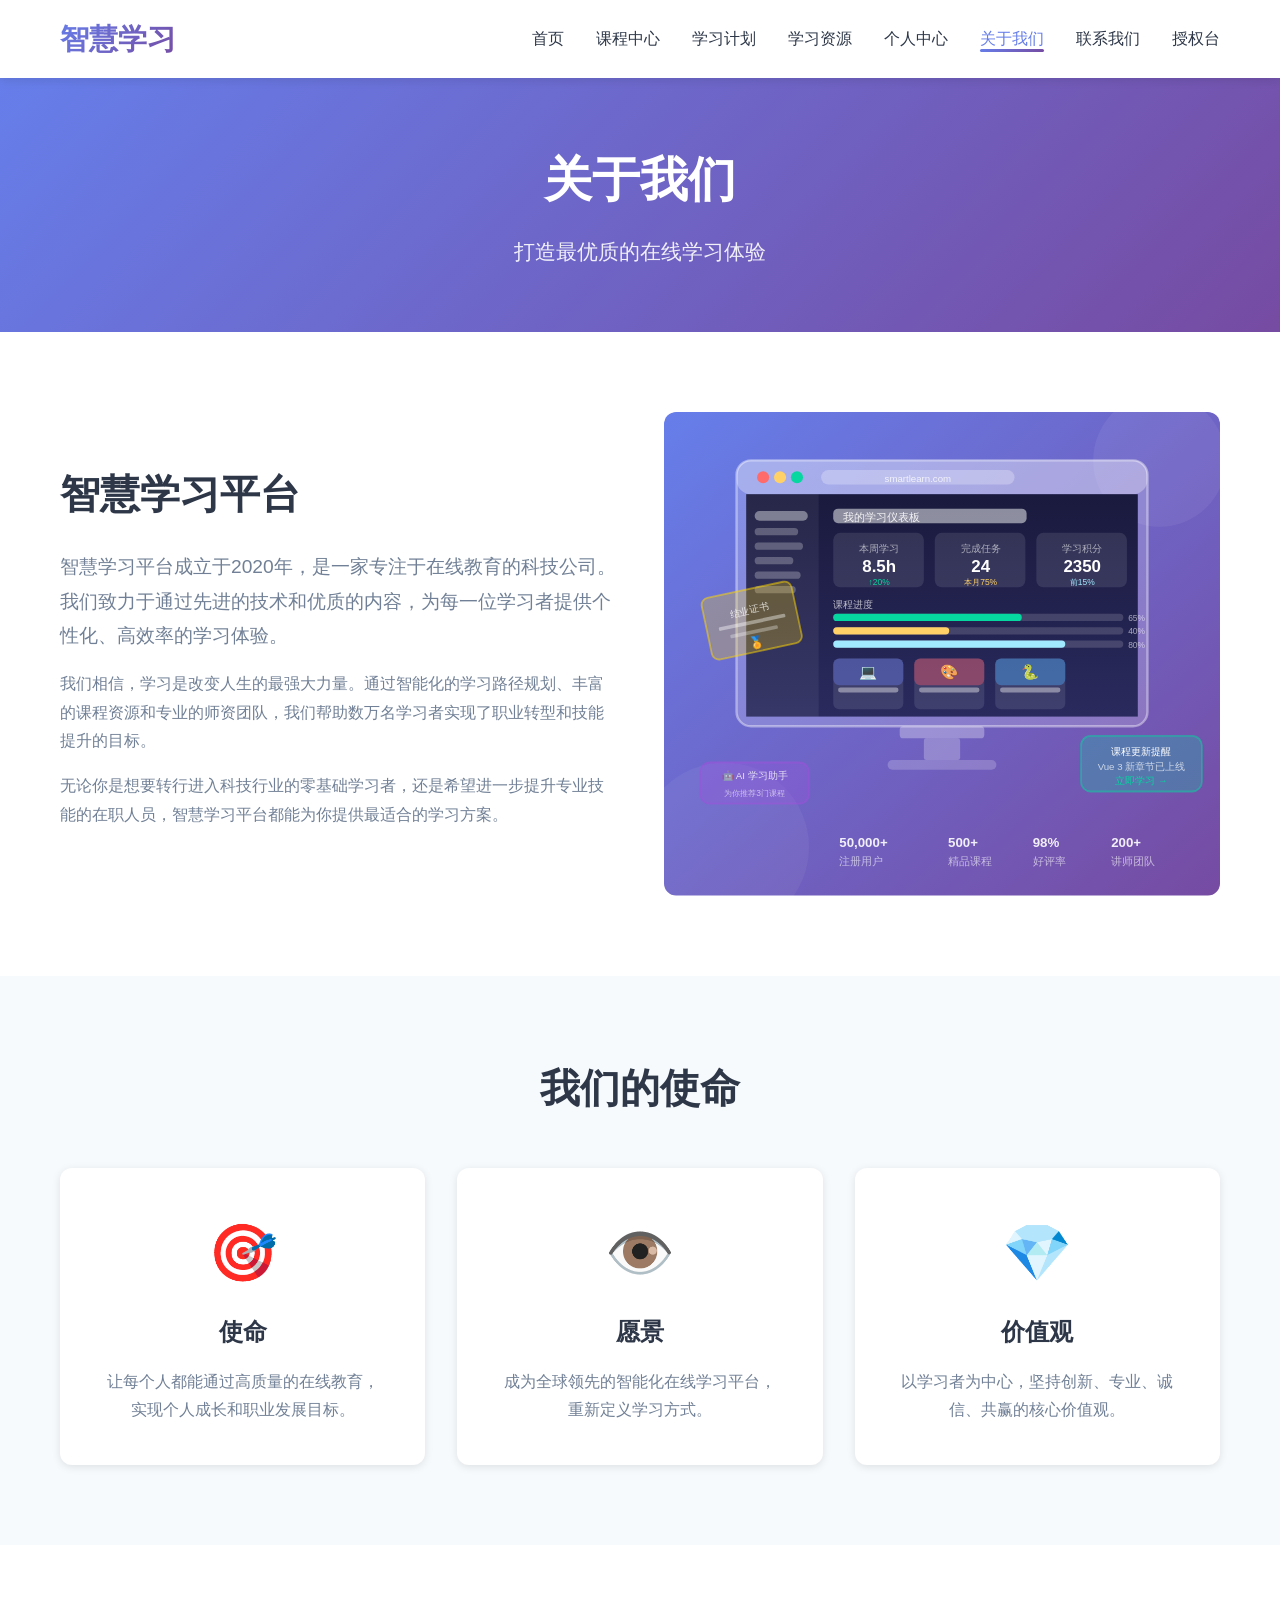
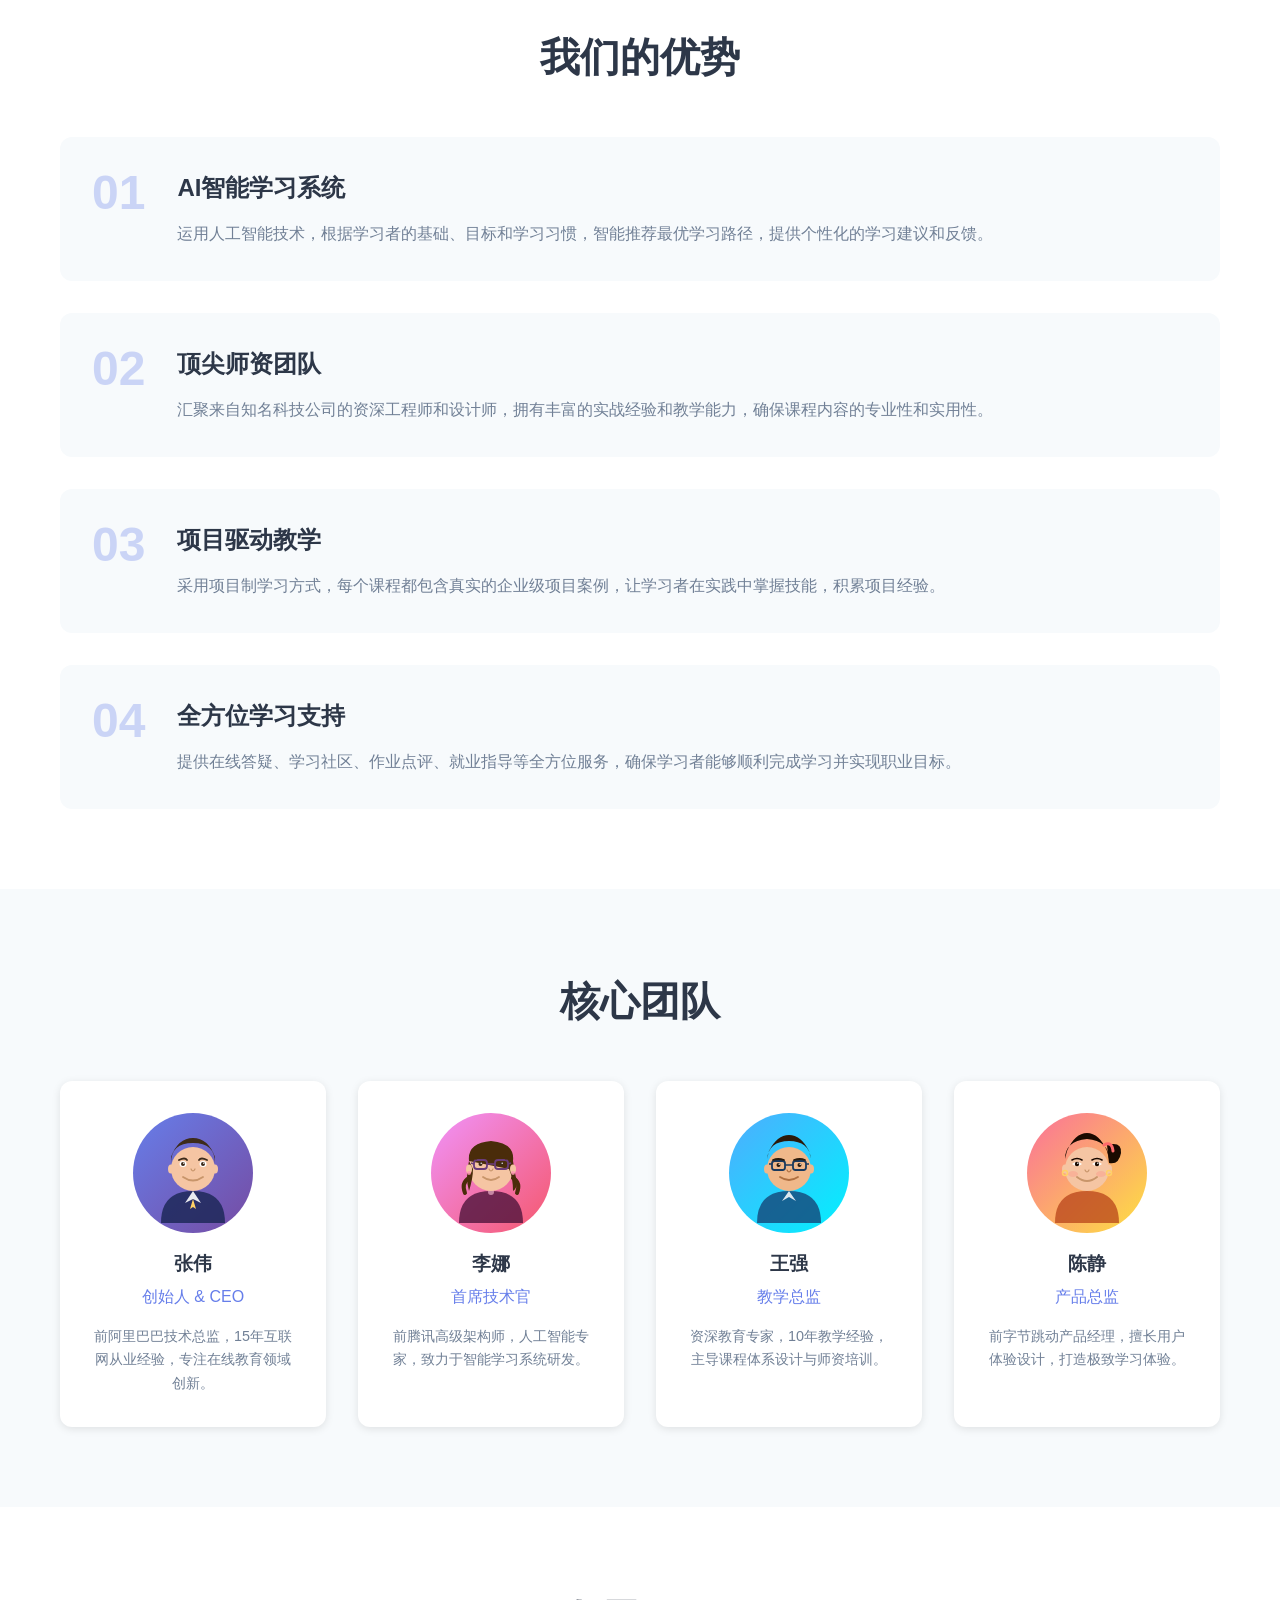
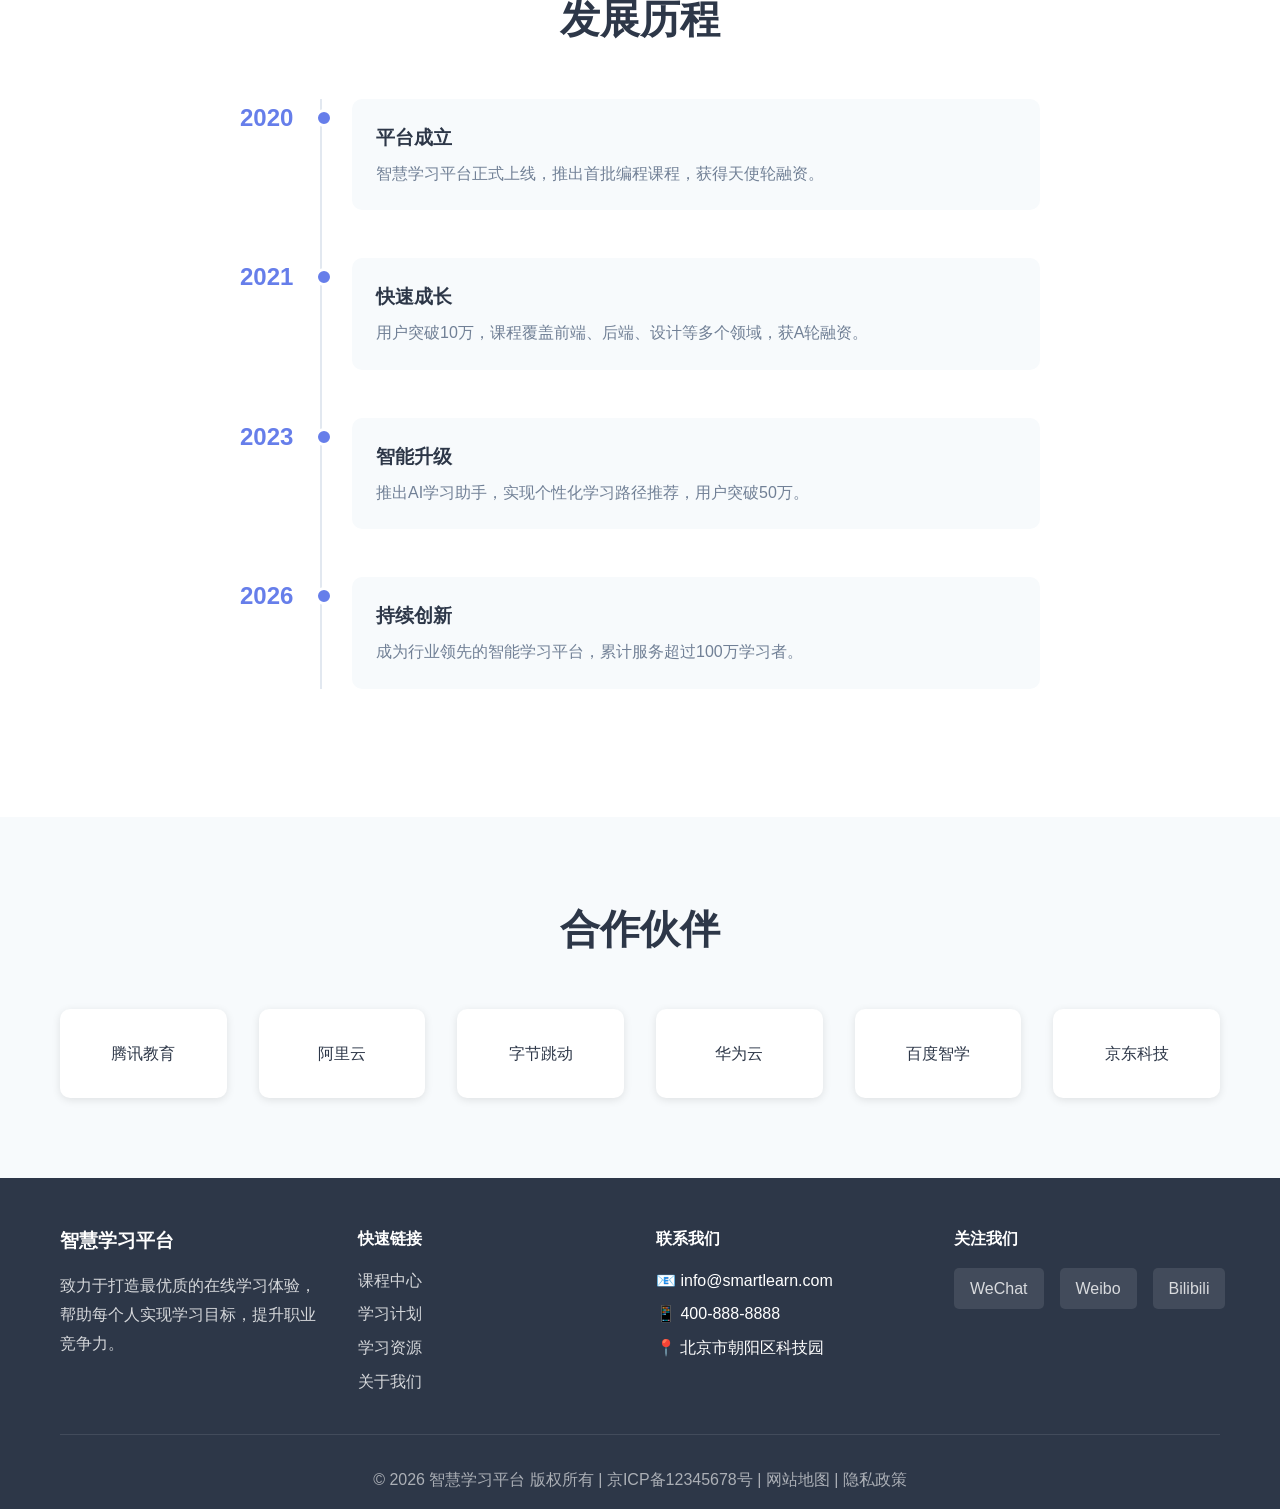
==== commit 1de8f812: "[A] 新增慢行网站的素材授权台，编辑页填写作者、凭证和允许用途，后台维护授权区间，关系库建立原素材、派生裁图、正文引用及导出物的依赖。相同文件摘要不意味着不同来源的授权相同，授权记录和内容去重身份须" ====
--- a/about.html
+++ b/about.html
@@ -1,501 +1,502 @@
-<!DOCTYPE html>
-<html lang="zh-CN">
-<head>
-    <meta charset="UTF-8">
-    <meta name="viewport" content="width=device-width, initial-scale=1.0">
-    <title>关于我们 - 智慧学习平台</title>
-    <link rel="stylesheet" href="css/style.css">
-</head>
-<body>
-    <!-- 导航栏 -->
-    <nav class="navbar">
-        <div class="container">
-            <div class="nav-brand">
-                <h1>智慧学习</h1>
-            </div>
-            <ul class="nav-menu" id="navMenu">
-                <li><a href="index.html">首页</a></li>
-                <li><a href="courses.html">课程中心</a></li>
-                <li><a href="plan.html">学习计划</a></li>
-                <li><a href="resources.html">学习资源</a></li>
-                <li><a href="profile.html">个人中心</a></li>
-                <li><a href="about.html" class="active">关于我们</a></li>
-                <li><a href="contact.html">联系我们</a></li>
-            </ul>
-            <div class="nav-toggle" id="navToggle">
-                <span></span>
-                <span></span>
-                <span></span>
-            </div>
-        </div>
-    </nav>
-
-    <!-- 页面标题 -->
-    <section class="page-header">
-        <div class="container">
-            <h1>关于我们</h1>
-            <p>打造最优质的在线学习体验</p>
-        </div>
-    </section>
-
-    <!-- 平台简介 -->
-    <section class="about-intro">
-        <div class="container">
-            <div class="intro-content">
-                <div class="intro-text">
-                    <h2>智慧学习平台</h2>
-                    <p class="lead">智慧学习平台成立于2020年，是一家专注于在线教育的科技公司。我们致力于通过先进的技术和优质的内容，为每一位学习者提供个性化、高效率的学习体验。</p>
-                    <p>我们相信，学习是改变人生的最强大力量。通过智能化的学习路径规划、丰富的课程资源和专业的师资团队，我们帮助数万名学习者实现了职业转型和技能提升的目标。</p>
-                    <p>无论你是想要转行进入科技行业的零基础学习者，还是希望进一步提升专业技能的在职人员，智慧学习平台都能为你提供最适合的学习方案。</p>
-                </div>
-                <div class="intro-image">
-                    <!-- SVG 平台介绍插画：学习生态场景 -->
-                    <svg width="100%" viewBox="0 0 460 400" style="border-radius:10px;display:block" xmlns="http://www.w3.org/2000/svg">
-                        <defs>
-                            <linearGradient id="bgGrad" x1="0%" y1="0%" x2="100%" y2="100%">
-                                <stop offset="0%" style="stop-color:#667eea"/>
-                                <stop offset="100%" style="stop-color:#764ba2"/>
-                            </linearGradient>
-                            <linearGradient id="screenGrad" x1="0%" y1="0%" x2="0%" y2="100%">
-                                <stop offset="0%" style="stop-color:#1a1a3e"/>
-                                <stop offset="100%" style="stop-color:#2a2a5e"/>
-                            </linearGradient>
-                        </defs>
-                        <!-- 背景 -->
-                        <rect width="460" height="400" fill="url(#bgGrad)" rx="10"/>
-                        <!-- 浮动装饰圆 -->
-                        <circle cx="410" cy="40" r="55" fill="rgba(255,255,255,.06)"/>
-                        <circle cx="50" cy="360" r="70" fill="rgba(255,255,255,.05)"/>
-                        <!-- 显示器外框 -->
-                        <rect x="60" y="40" width="340" height="220" rx="12" fill="rgba(255,255,255,.18)" stroke="rgba(255,255,255,.4)" stroke-width="2"/>
-                        <!-- 显示器顶栏 -->
-                        <rect x="60" y="40" width="340" height="28" rx="12" fill="rgba(255,255,255,.28)"/>
-                        <circle cx="82" cy="54" r="5" fill="#ff6b6b"/>
-                        <circle cx="96" cy="54" r="5" fill="#ffd166"/>
-                        <circle cx="110" cy="54" r="5" fill="#06d6a0"/>
-                        <rect x="130" y="48" width="160" height="12" rx="6" fill="rgba(255,255,255,.25)"/>
-                        <text x="210" y="58" text-anchor="middle" font-size="8" fill="rgba(255,255,255,.8)">smartlearn.com</text>
-                        <!-- 屏幕内容 -->
-                        <rect x="68" y="68" width="324" height="184" fill="url(#screenGrad)"/>
-                        <!-- 侧边导航 -->
-                        <rect x="68" y="68" width="60" height="184" fill="rgba(255,255,255,.06)"/>
-                        <rect x="75" y="82" width="44" height="8" rx="4" fill="rgba(255,255,255,.4)"/>
-                        <rect x="75" y="96" width="36" height="6" rx="3" fill="rgba(255,255,255,.25)"/>
-                        <rect x="75" y="108" width="40" height="6" rx="3" fill="rgba(255,255,255,.25)"/>
-                        <rect x="75" y="120" width="32" height="6" rx="3" fill="rgba(255,255,255,.25)"/>
-                        <rect x="75" y="132" width="38" height="6" rx="3" fill="rgba(255,255,255,.25)"/>
-                        <rect x="75" y="144" width="34" height="6" rx="3" fill="rgba(255,255,255,.25)"/>
-                        <!-- 主内容区标题 -->
-                        <rect x="140" y="80" width="160" height="12" rx="4" fill="rgba(255,255,255,.5)"/>
-                        <text x="148" y="90" font-size="9" fill="rgba(255,255,255,.9)">我的学习仪表板</text>
-                        <!-- 统计卡片 -->
-                        <rect x="140" y="100" width="75" height="45" rx="6" fill="rgba(255,255,255,.1)"/>
-                        <text x="178" y="116" text-anchor="middle" font-size="8" fill="rgba(255,255,255,.6)">本周学习</text>
-                        <text x="178" y="132" text-anchor="middle" font-size="14" font-weight="bold" fill="white">8.5h</text>
-                        <text x="178" y="143" text-anchor="middle" font-size="7" fill="#06d6a0">↑20%</text>
-                        <rect x="224" y="100" width="75" height="45" rx="6" fill="rgba(255,255,255,.1)"/>
-                        <text x="262" y="116" text-anchor="middle" font-size="8" fill="rgba(255,255,255,.6)">完成任务</text>
-                        <text x="262" y="132" text-anchor="middle" font-size="14" font-weight="bold" fill="white">24</text>
-                        <text x="262" y="143" text-anchor="middle" font-size="7" fill="#ffd166">本月75%</text>
-                        <rect x="308" y="100" width="75" height="45" rx="6" fill="rgba(255,255,255,.1)"/>
-                        <text x="346" y="116" text-anchor="middle" font-size="8" fill="rgba(255,255,255,.6)">学习积分</text>
-                        <text x="346" y="132" text-anchor="middle" font-size="14" font-weight="bold" fill="white">2350</text>
-                        <text x="346" y="143" text-anchor="middle" font-size="7" fill="#a0e9ff">前15%</text>
-                        <!-- 进度条区 -->
-                        <text x="140" y="162" font-size="8" fill="rgba(255,255,255,.7)">课程进度</text>
-                        <rect x="140" y="167" width="240" height="6" rx="3" fill="rgba(255,255,255,.15)"/>
-                        <rect x="140" y="167" width="156" height="6" rx="3" fill="#06d6a0"/>
-                        <text x="384" y="173" font-size="7" fill="rgba(255,255,255,.6)">65%</text>
-                        <rect x="140" y="178" width="240" height="6" rx="3" fill="rgba(255,255,255,.15)"/>
-                        <rect x="140" y="178" width="96" height="6" rx="3" fill="#ffd166"/>
-                        <text x="384" y="184" font-size="7" fill="rgba(255,255,255,.6)">40%</text>
-                        <rect x="140" y="189" width="240" height="6" rx="3" fill="rgba(255,255,255,.15)"/>
-                        <rect x="140" y="189" width="192" height="6" rx="3" fill="#a0e9ff"/>
-                        <text x="384" y="195" font-size="7" fill="rgba(255,255,255,.6)">80%</text>
-                        <!-- 推荐课程小卡 -->
-                        <rect x="140" y="204" width="58" height="42" rx="5" fill="rgba(255,255,255,.1)"/>
-                        <rect x="140" y="204" width="58" height="22" rx="5" fill="rgba(102,126,234,.4)"/>
-                        <text x="169" y="219" text-anchor="middle" font-size="12">💻</text>
-                        <rect x="144" y="228" width="50" height="4" rx="2" fill="rgba(255,255,255,.4)"/>
-                        <rect x="207" y="204" width="58" height="42" rx="5" fill="rgba(255,255,255,.1)"/>
-                        <rect x="207" y="204" width="58" height="22" rx="5" fill="rgba(245,87,108,.4)"/>
-                        <text x="236" y="219" text-anchor="middle" font-size="12">🎨</text>
-                        <rect x="211" y="228" width="50" height="4" rx="2" fill="rgba(255,255,255,.4)"/>
-                        <rect x="274" y="204" width="58" height="42" rx="5" fill="rgba(255,255,255,.1)"/>
-                        <rect x="274" y="204" width="58" height="22" rx="5" fill="rgba(79,172,254,.4)"/>
-                        <text x="303" y="219" text-anchor="middle" font-size="12">🐍</text>
-                        <rect x="278" y="228" width="50" height="4" rx="2" fill="rgba(255,255,255,.4)"/>
-                        <!-- 显示器底座 -->
-                        <rect x="195" y="260" width="70" height="10" rx="3" fill="rgba(255,255,255,.3)"/>
-                        <rect x="215" y="270" width="30" height="18" rx="2" fill="rgba(255,255,255,.25)"/>
-                        <rect x="185" y="288" width="90" height="8" rx="4" fill="rgba(255,255,255,.2)"/>
-                        <!-- 漂浮元素 -->
-                        <!-- 证书卡 -->
-                        <g transform="translate(30, 155) rotate(-12)">
-                            <rect width="76" height="52" rx="6" fill="rgba(255,215,0,.25)" stroke="rgba(255,215,0,.5)" stroke-width="1.5"/>
-                            <text x="38" y="20" text-anchor="middle" font-size="8" fill="rgba(255,255,255,.8)">结业证书</text>
-                            <rect x="10" y="26" width="56" height="3" rx="1" fill="rgba(255,255,255,.4)"/>
-                            <rect x="18" y="34" width="40" height="3" rx="1" fill="rgba(255,255,255,.3)"/>
-                            <text x="38" y="48" text-anchor="middle" font-size="10">🏅</text>
-                        </g>
-                        <!-- 通知气泡 -->
-                        <g transform="translate(345, 268)">
-                            <rect width="100" height="46" rx="8" fill="rgba(6,214,160,.25)" stroke="rgba(6,214,160,.5)" stroke-width="1.5"/>
-                            <text x="50" y="16" text-anchor="middle" font-size="8" fill="white">课程更新提醒</text>
-                            <text x="50" y="28" text-anchor="middle" font-size="8" fill="rgba(255,255,255,.7)">Vue 3 新章节已上线</text>
-                            <text x="50" y="40" text-anchor="middle" font-size="8" fill="#06d6a0">立即学习 →</text>
-                        </g>
-                        <!-- AI 标签 -->
-                        <g transform="translate(30, 290)">
-                            <rect width="90" height="34" rx="8" fill="rgba(160,80,220,.3)" stroke="rgba(160,80,220,.5)" stroke-width="1.5"/>
-                            <text x="45" y="14" text-anchor="middle" font-size="8" fill="rgba(255,255,255,.8)">🤖 AI 学习助手</text>
-                            <text x="45" y="28" text-anchor="middle" font-size="7" fill="rgba(255,255,255,.6)">为你推荐3门课程</text>
-                        </g>
-                        <!-- 统计数字 -->
-                        <text x="145" y="360" font-size="11" font-weight="bold" fill="rgba(255,255,255,.9)">50,000+</text>
-                        <text x="145" y="375" font-size="9" fill="rgba(255,255,255,.6)">注册用户</text>
-                        <text x="235" y="360" font-size="11" font-weight="bold" fill="rgba(255,255,255,.9)">500+</text>
-                        <text x="235" y="375" font-size="9" fill="rgba(255,255,255,.6)">精品课程</text>
-                        <text x="305" y="360" font-size="11" font-weight="bold" fill="rgba(255,255,255,.9)">98%</text>
-                        <text x="305" y="375" font-size="9" fill="rgba(255,255,255,.6)">好评率</text>
-                        <text x="370" y="360" font-size="11" font-weight="bold" fill="rgba(255,255,255,.9)">200+</text>
-                        <text x="370" y="375" font-size="9" fill="rgba(255,255,255,.6)">讲师团队</text>
-                    </svg>
-                </div>
-            </div>
-        </div>
-    </section>
-
-    <!-- 我们的使命 -->
-    <section class="mission-section">
-        <div class="container">
-            <h2 class="section-title">我们的使命</h2>
-            <div class="mission-grid">
-                <div class="mission-card">
-                    <div class="mission-icon">🎯</div>
-                    <h3>使命</h3>
-                    <p>让每个人都能通过高质量的在线教育，实现个人成长和职业发展目标。</p>
-                </div>
-                <div class="mission-card">
-                    <div class="mission-icon">👁️</div>
-                    <h3>愿景</h3>
-                    <p>成为全球领先的智能化在线学习平台，重新定义学习方式。</p>
-                </div>
-                <div class="mission-card">
-                    <div class="mission-icon">💎</div>
-                    <h3>价值观</h3>
-                    <p>以学习者为中心，坚持创新、专业、诚信、共赢的核心价值观。</p>
-                </div>
-            </div>
-        </div>
-    </section>
-
-    <!-- 我们的优势 -->
-    <section class="advantages-section">
-        <div class="container">
-            <h2 class="section-title">我们的优势</h2>
-            <div class="advantages-list">
-                <div class="advantage-item">
-                    <div class="advantage-number">01</div>
-                    <div class="advantage-content">
-                        <h3>AI智能学习系统</h3>
-                        <p>运用人工智能技术，根据学习者的基础、目标和学习习惯，智能推荐最优学习路径，提供个性化的学习建议和反馈。</p>
-                    </div>
-                </div>
-                <div class="advantage-item">
-                    <div class="advantage-number">02</div>
-                    <div class="advantage-content">
-                        <h3>顶尖师资团队</h3>
-                        <p>汇聚来自知名科技公司的资深工程师和设计师，拥有丰富的实战经验和教学能力，确保课程内容的专业性和实用性。</p>
-                    </div>
-                </div>
-                <div class="advantage-item">
-                    <div class="advantage-number">03</div>
-                    <div class="advantage-content">
-                        <h3>项目驱动教学</h3>
-                        <p>采用项目制学习方式，每个课程都包含真实的企业级项目案例，让学习者在实践中掌握技能，积累项目经验。</p>
-                    </div>
-                </div>
-                <div class="advantage-item">
-                    <div class="advantage-number">04</div>
-                    <div class="advantage-content">
-                        <h3>全方位学习支持</h3>
-                        <p>提供在线答疑、学习社区、作业点评、就业指导等全方位服务，确保学习者能够顺利完成学习并实现职业目标。</p>
-                    </div>
-                </div>
-            </div>
-        </div>
-    </section>
-
-    <!-- 团队介绍 -->
-    <section class="team-section">
-        <div class="container">
-            <h2 class="section-title">核心团队</h2>
-            <div class="team-grid">
-                <!-- 张伟 CEO：深色西装，短发，自信表情 -->
-                <div class="team-member">
-                    <div class="member-avatar" style="background:linear-gradient(135deg,#667eea,#764ba2);position:relative;display:flex;align-items:center;justify-content:center;overflow:hidden">
-                        <svg width="100" height="100" viewBox="0 0 100 100">
-                            <!-- 肩膀/西装 -->
-                            <path d="M18 100 Q18 68 50 68 Q82 68 82 100Z" fill="rgba(30,40,90,.85)"/>
-                            <!-- 衬衫领 -->
-                            <polygon points="50,68 42,80 50,76 58,80" fill="white" opacity=".9"/>
-                            <!-- 领带 -->
-                            <polygon points="50,76 47,86 50,84 53,86" fill="#ffd166"/>
-                            <!-- 头部 -->
-                            <circle cx="50" cy="46" r="22" fill="#f5c5a3"/>
-                            <!-- 头发 (短发) -->
-                            <path d="M28 40 Q28 20 50 20 Q72 20 72 40 L72 34 Q65 15 50 15 Q35 15 28 34Z" fill="#3d2b1a"/>
-                            <!-- 眉毛 -->
-                            <path d="M36 37 Q42 34 44 37" fill="none" stroke="#3d2b1a" stroke-width="1.8" stroke-linecap="round"/>
-                            <path d="M56 37 Q58 34 64 37" fill="none" stroke="#3d2b1a" stroke-width="1.8" stroke-linecap="round"/>
-                            <!-- 眼睛 -->
-                            <ellipse cx="40" cy="41" rx="3.5" ry="3" fill="white"/>
-                            <circle cx="40" cy="41" r="2" fill="#3d2b1a"/>
-                            <circle cx="40.8" cy="40.2" r=".7" fill="white"/>
-                            <ellipse cx="60" cy="41" rx="3.5" ry="3" fill="white"/>
-                            <circle cx="60" cy="41" r="2" fill="#3d2b1a"/>
-                            <circle cx="60.8" cy="40.2" r=".7" fill="white"/>
-                            <!-- 鼻子 -->
-                            <path d="M48 46 Q50 50 52 46" fill="none" stroke="#c8956a" stroke-width="1.2" stroke-linecap="round"/>
-                            <!-- 嘴巴 (微笑) -->
-                            <path d="M40 54 Q50 61 60 54" fill="none" stroke="#c8956a" stroke-width="1.8" stroke-linecap="round"/>
-                            <!-- 耳朵 -->
-                            <ellipse cx="28" cy="46" rx="3" ry="4.5" fill="#f5c5a3"/>
-                            <ellipse cx="72" cy="46" rx="3" ry="4.5" fill="#f5c5a3"/>
-                        </svg>
-                    </div>
-                    <h3>张伟</h3>
-                    <p class="member-title">创始人 & CEO</p>
-                    <p class="member-bio">前阿里巴巴技术总监，15年互联网从业经验，专注在线教育领域创新。</p>
-                </div>
-
-                <!-- 李娜 CTO：眼镜，卷发，科技感 -->
-                <div class="team-member">
-                    <div class="member-avatar" style="background:linear-gradient(135deg,#f093fb,#f5576c);position:relative;display:flex;align-items:center;justify-content:center;overflow:hidden">
-                        <svg width="100" height="100" viewBox="0 0 100 100">
-                            <!-- 肩膀/上衣 -->
-                            <path d="M18 100 Q18 68 50 68 Q82 68 82 100Z" fill="rgba(80,20,60,.8)"/>
-                            <!-- 颈部装饰 -->
-                            <circle cx="50" cy="69" r="3" fill="rgba(255,200,220,.6)"/>
-                            <!-- 头部 -->
-                            <circle cx="50" cy="46" r="22" fill="#f5c5a3"/>
-                            <!-- 卷发 (长发) -->
-                            <path d="M28 38 Q26 20 50 18 Q74 20 72 38 L74 50 Q78 65 72 68 Q72 55 68 46" fill="#4a2c0a"/>
-                            <path d="M28 38 Q24 55 28 68 Q32 55 32 46" fill="#4a2c0a"/>
-                            <!-- 发尾卷曲 -->
-                            <path d="M72 55 Q80 60 76 70" fill="none" stroke="#4a2c0a" stroke-width="4" stroke-linecap="round"/>
-                            <path d="M28 55 Q20 60 24 70" fill="none" stroke="#4a2c0a" stroke-width="4" stroke-linecap="round"/>
-                            <!-- 眼镜框 -->
-                            <rect x="33" y="37" width="13" height="9" rx="3" fill="none" stroke="#6a3c7a" stroke-width="1.8"/>
-                            <rect x="54" y="37" width="13" height="9" rx="3" fill="none" stroke="#6a3c7a" stroke-width="1.8"/>
-                            <line x1="46" y1="41" x2="54" y2="41" stroke="#6a3c7a" stroke-width="1.5"/>
-                            <line x1="33" y1="41" x2="30" y2="40" stroke="#6a3c7a" stroke-width="1.5"/>
-                            <line x1="67" y1="41" x2="70" y2="40" stroke="#6a3c7a" stroke-width="1.5"/>
-                            <!-- 眉毛 -->
-                            <path d="M35 36 Q39 33 45 35" fill="none" stroke="#4a2c0a" stroke-width="1.5" stroke-linecap="round"/>
-                            <path d="M55 35 Q61 33 65 36" fill="none" stroke="#4a2c0a" stroke-width="1.5" stroke-linecap="round"/>
-                            <!-- 眼睛 -->
-                            <circle cx="39.5" cy="41" r="2" fill="#3d2b1a"/>
-                            <circle cx="60.5" cy="41" r="2" fill="#3d2b1a"/>
-                            <circle cx="40.2" cy="40.3" r=".7" fill="white"/>
-                            <circle cx="61.2" cy="40.3" r=".7" fill="white"/>
-                            <!-- 鼻子 -->
-                            <path d="M48 46 Q50 50 52 46" fill="none" stroke="#c8956a" stroke-width="1.2" stroke-linecap="round"/>
-                            <!-- 嘴巴 -->
-                            <path d="M42 54 Q50 60 58 54" fill="none" stroke="#c8956a" stroke-width="1.8" stroke-linecap="round"/>
-                            <!-- 耳朵 -->
-                            <ellipse cx="28" cy="46" rx="3" ry="4.5" fill="#f5c5a3"/>
-                            <ellipse cx="72" cy="46" rx="3" ry="4.5" fill="#f5c5a3"/>
-                            <!-- 耳环 -->
-                            <circle cx="28" cy="50" r="2" fill="rgba(255,150,180,.8)"/>
-                            <circle cx="72" cy="50" r="2" fill="rgba(255,150,180,.8)"/>
-                        </svg>
-                    </div>
-                    <h3>李娜</h3>
-                    <p class="member-title">首席技术官</p>
-                    <p class="member-bio">前腾讯高级架构师，人工智能专家，致力于智能学习系统研发。</p>
-                </div>
-
-                <!-- 王强 教学总监：斯文，眼镜，蓝色衬衫 -->
-                <div class="team-member">
-                    <div class="member-avatar" style="background:linear-gradient(135deg,#4facfe,#00f2fe);position:relative;display:flex;align-items:center;justify-content:center;overflow:hidden">
-                        <svg width="100" height="100" viewBox="0 0 100 100">
-                            <!-- 肩膀/蓝色衬衫 -->
-                            <path d="M18 100 Q18 68 50 68 Q82 68 82 100Z" fill="rgba(20,70,120,.8)"/>
-                            <!-- 衬衫领 -->
-                            <polygon points="50,68 43,78 50,74 57,78" fill="white" opacity=".85"/>
-                            <!-- 头部 -->
-                            <circle cx="50" cy="46" r="22" fill="#f0b88a"/>
-                            <!-- 头发 (背头) -->
-                            <path d="M28 36 Q30 18 50 18 Q70 18 72 36 L70 28 Q62 12 50 12 Q38 12 30 28Z" fill="#2c1a0a"/>
-                            <!-- 眼镜 -->
-                            <rect x="33" y="38" width="13" height="9" rx="2.5" fill="none" stroke="#1a3a5e" stroke-width="1.8"/>
-                            <rect x="54" y="38" width="13" height="9" rx="2.5" fill="none" stroke="#1a3a5e" stroke-width="1.8"/>
-                            <line x1="46" y1="42" x2="54" y2="42" stroke="#1a3a5e" stroke-width="1.5"/>
-                            <line x1="30" y1="41" x2="33" y2="41" stroke="#1a3a5e" stroke-width="1.5"/>
-                            <line x1="67" y1="41" x2="70" y2="41" stroke="#1a3a5e" stroke-width="1.5"/>
-                            <!-- 眉毛 -->
-                            <path d="M34 37 Q39 35 45 37" fill="none" stroke="#2c1a0a" stroke-width="1.8" stroke-linecap="round"/>
-                            <path d="M55 37 Q61 35 66 37" fill="none" stroke="#2c1a0a" stroke-width="1.8" stroke-linecap="round"/>
-                            <!-- 眼睛 -->
-                            <circle cx="39.5" cy="42" r="2" fill="#2c1a0a"/>
-                            <circle cx="60.5" cy="42" r="2" fill="#2c1a0a"/>
-                            <circle cx="40.2" cy="41.2" r=".7" fill="white"/>
-                            <circle cx="61.2" cy="41.2" r=".7" fill="white"/>
-                            <!-- 鼻子 -->
-                            <path d="M48 47 Q50 51 52 47" fill="none" stroke="#b07040" stroke-width="1.2" stroke-linecap="round"/>
-                            <!-- 嘴巴 (温和微笑) -->
-                            <path d="M41 54 Q50 60 59 54" fill="none" stroke="#b07040" stroke-width="1.8" stroke-linecap="round"/>
-                            <!-- 耳朵 -->
-                            <ellipse cx="28" cy="46" rx="3" ry="4.5" fill="#f0b88a"/>
-                            <ellipse cx="72" cy="46" rx="3" ry="4.5" fill="#f0b88a"/>
-                        </svg>
-                    </div>
-                    <h3>王强</h3>
-                    <p class="member-title">教学总监</p>
-                    <p class="member-bio">资深教育专家，10年教学经验，主导课程体系设计与师资培训。</p>
-                </div>
-
-                <!-- 陈静 产品总监：扎发，创意感，橙色系 -->
-                <div class="team-member">
-                    <div class="member-avatar" style="background:linear-gradient(135deg,#fa709a,#fee140);position:relative;display:flex;align-items:center;justify-content:center;overflow:hidden">
-                        <svg width="100" height="100" viewBox="0 0 100 100">
-                            <!-- 肩膀/上衣 -->
-                            <path d="M18 100 Q18 68 50 68 Q82 68 82 100Z" fill="rgba(180,60,20,.7)"/>
-                            <!-- 头部 -->
-                            <circle cx="50" cy="46" r="22" fill="#f5c5a3"/>
-                            <!-- 头发 (马尾辫) -->
-                            <path d="M28 36 Q28 18 50 16 Q72 18 72 36 L70 28 Q62 10 50 10 Q38 10 30 28Z" fill="#1a0a00"/>
-                            <!-- 马尾 -->
-                            <path d="M70 22 Q85 18 84 30 Q82 42 72 40" fill="#1a0a00"/>
-                            <!-- 发箍/发圈 -->
-                            <path d="M67 22 Q75 18 76 28" fill="none" stroke="#ff6b6b" stroke-width="3" stroke-linecap="round"/>
-                            <!-- 眉毛 -->
-                            <path d="M35 37 Q40 34 45 37" fill="none" stroke="#1a0a00" stroke-width="1.6" stroke-linecap="round"/>
-                            <path d="M55 37 Q60 34 65 37" fill="none" stroke="#1a0a00" stroke-width="1.6" stroke-linecap="round"/>
-                            <!-- 眼睛 (杏眼) -->
-                            <path d="M35 41 Q40 37 45 41 Q40 45 35 41Z" fill="white"/>
-                            <circle cx="40" cy="41" r="2.2" fill="#1a0a00"/>
-                            <circle cx="40.8" cy="40.2" r=".7" fill="white"/>
-                            <path d="M55 41 Q60 37 65 41 Q60 45 55 41Z" fill="white"/>
-                            <circle cx="60" cy="41" r="2.2" fill="#1a0a00"/>
-                            <circle cx="60.8" cy="40.2" r=".7" fill="white"/>
-                            <!-- 腮红 -->
-                            <ellipse cx="36" cy="51" rx="5" ry="3" fill="rgba(255,120,120,.25)"/>
-                            <ellipse cx="64" cy="51" rx="5" ry="3" fill="rgba(255,120,120,.25)"/>
-                            <!-- 鼻子 -->
-                            <path d="M48 47 Q50 51 52 47" fill="none" stroke="#c8956a" stroke-width="1.2" stroke-linecap="round"/>
-                            <!-- 嘴巴 (活泼) -->
-                            <path d="M40 54 Q50 62 60 54" fill="none" stroke="#c8956a" stroke-width="2" stroke-linecap="round"/>
-                            <!-- 耳朵 -->
-                            <ellipse cx="28" cy="46" rx="3" ry="4.5" fill="#f5c5a3"/>
-                            <ellipse cx="72" cy="46" rx="3" ry="4.5" fill="#f5c5a3"/>
-                            <!-- 耳环 (小圆圈) -->
-                            <circle cx="28" cy="50" r="2.5" fill="none" stroke="#ffd166" stroke-width="1.5"/>
-                            <circle cx="72" cy="50" r="2.5" fill="none" stroke="#ffd166" stroke-width="1.5"/>
-                        </svg>
-                    </div>
-                    <h3>陈静</h3>
-                    <p class="member-title">产品总监</p>
-                    <p class="member-bio">前字节跳动产品经理，擅长用户体验设计，打造极致学习体验。</p>
-                </div>
-            </div>
-        </div>
-    </section>
-
-    <!-- 发展历程 -->
-    <section class="timeline-section">
-        <div class="container">
-            <h2 class="section-title">发展历程</h2>
-            <div class="timeline">
-                <div class="timeline-item">
-                    <div class="timeline-year">2020</div>
-                    <div class="timeline-content">
-                        <h3>平台成立</h3>
-                        <p>智慧学习平台正式上线，推出首批编程课程，获得天使轮融资。</p>
-                    </div>
-                </div>
-                <div class="timeline-item">
-                    <div class="timeline-year">2021</div>
-                    <div class="timeline-content">
-                        <h3>快速成长</h3>
-                        <p>用户突破10万，课程覆盖前端、后端、设计等多个领域，获A轮融资。</p>
-                    </div>
-                </div>
-                <div class="timeline-item">
-                    <div class="timeline-year">2023</div>
-                    <div class="timeline-content">
-                        <h3>智能升级</h3>
-                        <p>推出AI学习助手，实现个性化学习路径推荐，用户突破50万。</p>
-                    </div>
-                </div>
-                <div class="timeline-item">
-                    <div class="timeline-year">2026</div>
-                    <div class="timeline-content">
-                        <h3>持续创新</h3>
-                        <p>成为行业领先的智能学习平台，累计服务超过100万学习者。</p>
-                    </div>
-                </div>
-            </div>
-        </div>
-    </section>
-
-    <!-- 合作伙伴 -->
-    <section class="partners-section">
-        <div class="container">
-            <h2 class="section-title">合作伙伴</h2>
-            <div class="partners-grid">
-                <div class="partner-logo">腾讯教育</div>
-                <div class="partner-logo">阿里云</div>
-                <div class="partner-logo">字节跳动</div>
-                <div class="partner-logo">华为云</div>
-                <div class="partner-logo">百度智学</div>
-                <div class="partner-logo">京东科技</div>
-            </div>
-        </div>
-    </section>
-
-    <!-- 页脚 -->
-    <footer class="footer">
-        <div class="container">
-            <div class="footer-content">
-                <div class="footer-section">
-                    <h3>智慧学习平台</h3>
-                    <p>致力于打造最优质的在线学习体验，帮助每个人实现学习目标，提升职业竞争力。</p>
-                </div>
-                <div class="footer-section">
-                    <h4>快速链接</h4>
-                    <ul>
-                        <li><a href="courses.html">课程中心</a></li>
-                        <li><a href="plan.html">学习计划</a></li>
-                        <li><a href="resources.html">学习资源</a></li>
-                        <li><a href="about.html">关于我们</a></li>
-                    </ul>
-                </div>
-                <div class="footer-section">
-                    <h4>联系我们</h4>
-                    <ul>
-                        <li>📧 info@smartlearn.com</li>
-                        <li>📱 400-888-8888</li>
-                        <li>📍 北京市朝阳区科技园</li>
-                    </ul>
-                </div>
-                <div class="footer-section">
-                    <h4>关注我们</h4>
-                    <div class="social-links">
-                        <a href="#" title="微信">WeChat</a>
-                        <a href="#" title="微博">Weibo</a>
-                        <a href="#" title="B站">Bilibili</a>
-                    </div>
-                </div>
-            </div>
-            <div class="footer-bottom">
-                <p>&copy; 2026 智慧学习平台 版权所有 | 京ICP备12345678号 | 网站地图 | 隐私政策</p>
-            </div>
-        </div>
-    </footer>
-
-    <script src="js/script.js"></script>
-</body>
-</html>
+<!DOCTYPE html>
+<html lang="zh-CN">
+<head>
+    <meta charset="UTF-8">
+    <meta name="viewport" content="width=device-width, initial-scale=1.0">
+    <title>关于我们 - 智慧学习平台</title>
+    <link rel="stylesheet" href="css/style.css">
+</head>
+<body>
+    <!-- 导航栏 -->
+    <nav class="navbar">
+        <div class="container">
+            <div class="nav-brand">
+                <h1>智慧学习</h1>
+            </div>
+            <ul class="nav-menu" id="navMenu">
+                <li><a href="index.html">首页</a></li>
+                <li><a href="courses.html">课程中心</a></li>
+                <li><a href="plan.html">学习计划</a></li>
+                <li><a href="resources.html">学习资源</a></li>
+                <li><a href="profile.html">个人中心</a></li>
+                <li><a href="about.html" class="active">关于我们</a></li>
+                <li><a href="contact.html">联系我们</a></li>
+                <li><a href="licenses.html">授权台</a></li>
+            </ul>
+            <div class="nav-toggle" id="navToggle">
+                <span></span>
+                <span></span>
+                <span></span>
+            </div>
+        </div>
+    </nav>
+
+    <!-- 页面标题 -->
+    <section class="page-header">
+        <div class="container">
+            <h1>关于我们</h1>
+            <p>打造最优质的在线学习体验</p>
+        </div>
+    </section>
+
+    <!-- 平台简介 -->
+    <section class="about-intro">
+        <div class="container">
+            <div class="intro-content">
+                <div class="intro-text">
+                    <h2>智慧学习平台</h2>
+                    <p class="lead">智慧学习平台成立于2020年，是一家专注于在线教育的科技公司。我们致力于通过先进的技术和优质的内容，为每一位学习者提供个性化、高效率的学习体验。</p>
+                    <p>我们相信，学习是改变人生的最强大力量。通过智能化的学习路径规划、丰富的课程资源和专业的师资团队，我们帮助数万名学习者实现了职业转型和技能提升的目标。</p>
+                    <p>无论你是想要转行进入科技行业的零基础学习者，还是希望进一步提升专业技能的在职人员，智慧学习平台都能为你提供最适合的学习方案。</p>
+                </div>
+                <div class="intro-image">
+                    <!-- SVG 平台介绍插画：学习生态场景 -->
+                    <svg width="100%" viewBox="0 0 460 400" style="border-radius:10px;display:block" xmlns="http://www.w3.org/2000/svg">
+                        <defs>
+                            <linearGradient id="bgGrad" x1="0%" y1="0%" x2="100%" y2="100%">
+                                <stop offset="0%" style="stop-color:#667eea"/>
+                                <stop offset="100%" style="stop-color:#764ba2"/>
+                            </linearGradient>
+                            <linearGradient id="screenGrad" x1="0%" y1="0%" x2="0%" y2="100%">
+                                <stop offset="0%" style="stop-color:#1a1a3e"/>
+                                <stop offset="100%" style="stop-color:#2a2a5e"/>
+                            </linearGradient>
+                        </defs>
+                        <!-- 背景 -->
+                        <rect width="460" height="400" fill="url(#bgGrad)" rx="10"/>
+                        <!-- 浮动装饰圆 -->
+                        <circle cx="410" cy="40" r="55" fill="rgba(255,255,255,.06)"/>
+                        <circle cx="50" cy="360" r="70" fill="rgba(255,255,255,.05)"/>
+                        <!-- 显示器外框 -->
+                        <rect x="60" y="40" width="340" height="220" rx="12" fill="rgba(255,255,255,.18)" stroke="rgba(255,255,255,.4)" stroke-width="2"/>
+                        <!-- 显示器顶栏 -->
+                        <rect x="60" y="40" width="340" height="28" rx="12" fill="rgba(255,255,255,.28)"/>
+                        <circle cx="82" cy="54" r="5" fill="#ff6b6b"/>
+                        <circle cx="96" cy="54" r="5" fill="#ffd166"/>
+                        <circle cx="110" cy="54" r="5" fill="#06d6a0"/>
+                        <rect x="130" y="48" width="160" height="12" rx="6" fill="rgba(255,255,255,.25)"/>
+                        <text x="210" y="58" text-anchor="middle" font-size="8" fill="rgba(255,255,255,.8)">smartlearn.com</text>
+                        <!-- 屏幕内容 -->
+                        <rect x="68" y="68" width="324" height="184" fill="url(#screenGrad)"/>
+                        <!-- 侧边导航 -->
+                        <rect x="68" y="68" width="60" height="184" fill="rgba(255,255,255,.06)"/>
+                        <rect x="75" y="82" width="44" height="8" rx="4" fill="rgba(255,255,255,.4)"/>
+                        <rect x="75" y="96" width="36" height="6" rx="3" fill="rgba(255,255,255,.25)"/>
+                        <rect x="75" y="108" width="40" height="6" rx="3" fill="rgba(255,255,255,.25)"/>
+                        <rect x="75" y="120" width="32" height="6" rx="3" fill="rgba(255,255,255,.25)"/>
+                        <rect x="75" y="132" width="38" height="6" rx="3" fill="rgba(255,255,255,.25)"/>
+                        <rect x="75" y="144" width="34" height="6" rx="3" fill="rgba(255,255,255,.25)"/>
+                        <!-- 主内容区标题 -->
+                        <rect x="140" y="80" width="160" height="12" rx="4" fill="rgba(255,255,255,.5)"/>
+                        <text x="148" y="90" font-size="9" fill="rgba(255,255,255,.9)">我的学习仪表板</text>
+                        <!-- 统计卡片 -->
+                        <rect x="140" y="100" width="75" height="45" rx="6" fill="rgba(255,255,255,.1)"/>
+                        <text x="178" y="116" text-anchor="middle" font-size="8" fill="rgba(255,255,255,.6)">本周学习</text>
+                        <text x="178" y="132" text-anchor="middle" font-size="14" font-weight="bold" fill="white">8.5h</text>
+                        <text x="178" y="143" text-anchor="middle" font-size="7" fill="#06d6a0">↑20%</text>
+                        <rect x="224" y="100" width="75" height="45" rx="6" fill="rgba(255,255,255,.1)"/>
+                        <text x="262" y="116" text-anchor="middle" font-size="8" fill="rgba(255,255,255,.6)">完成任务</text>
+                        <text x="262" y="132" text-anchor="middle" font-size="14" font-weight="bold" fill="white">24</text>
+                        <text x="262" y="143" text-anchor="middle" font-size="7" fill="#ffd166">本月75%</text>
+                        <rect x="308" y="100" width="75" height="45" rx="6" fill="rgba(255,255,255,.1)"/>
+                        <text x="346" y="116" text-anchor="middle" font-size="8" fill="rgba(255,255,255,.6)">学习积分</text>
+                        <text x="346" y="132" text-anchor="middle" font-size="14" font-weight="bold" fill="white">2350</text>
+                        <text x="346" y="143" text-anchor="middle" font-size="7" fill="#a0e9ff">前15%</text>
+                        <!-- 进度条区 -->
+                        <text x="140" y="162" font-size="8" fill="rgba(255,255,255,.7)">课程进度</text>
+                        <rect x="140" y="167" width="240" height="6" rx="3" fill="rgba(255,255,255,.15)"/>
+                        <rect x="140" y="167" width="156" height="6" rx="3" fill="#06d6a0"/>
+                        <text x="384" y="173" font-size="7" fill="rgba(255,255,255,.6)">65%</text>
+                        <rect x="140" y="178" width="240" height="6" rx="3" fill="rgba(255,255,255,.15)"/>
+                        <rect x="140" y="178" width="96" height="6" rx="3" fill="#ffd166"/>
+                        <text x="384" y="184" font-size="7" fill="rgba(255,255,255,.6)">40%</text>
+                        <rect x="140" y="189" width="240" height="6" rx="3" fill="rgba(255,255,255,.15)"/>
+                        <rect x="140" y="189" width="192" height="6" rx="3" fill="#a0e9ff"/>
+                        <text x="384" y="195" font-size="7" fill="rgba(255,255,255,.6)">80%</text>
+                        <!-- 推荐课程小卡 -->
+                        <rect x="140" y="204" width="58" height="42" rx="5" fill="rgba(255,255,255,.1)"/>
+                        <rect x="140" y="204" width="58" height="22" rx="5" fill="rgba(102,126,234,.4)"/>
+                        <text x="169" y="219" text-anchor="middle" font-size="12">💻</text>
+                        <rect x="144" y="228" width="50" height="4" rx="2" fill="rgba(255,255,255,.4)"/>
+                        <rect x="207" y="204" width="58" height="42" rx="5" fill="rgba(255,255,255,.1)"/>
+                        <rect x="207" y="204" width="58" height="22" rx="5" fill="rgba(245,87,108,.4)"/>
+                        <text x="236" y="219" text-anchor="middle" font-size="12">🎨</text>
+                        <rect x="211" y="228" width="50" height="4" rx="2" fill="rgba(255,255,255,.4)"/>
+                        <rect x="274" y="204" width="58" height="42" rx="5" fill="rgba(255,255,255,.1)"/>
+                        <rect x="274" y="204" width="58" height="22" rx="5" fill="rgba(79,172,254,.4)"/>
+                        <text x="303" y="219" text-anchor="middle" font-size="12">🐍</text>
+                        <rect x="278" y="228" width="50" height="4" rx="2" fill="rgba(255,255,255,.4)"/>
+                        <!-- 显示器底座 -->
+                        <rect x="195" y="260" width="70" height="10" rx="3" fill="rgba(255,255,255,.3)"/>
+                        <rect x="215" y="270" width="30" height="18" rx="2" fill="rgba(255,255,255,.25)"/>
+                        <rect x="185" y="288" width="90" height="8" rx="4" fill="rgba(255,255,255,.2)"/>
+                        <!-- 漂浮元素 -->
+                        <!-- 证书卡 -->
+                        <g transform="translate(30, 155) rotate(-12)">
+                            <rect width="76" height="52" rx="6" fill="rgba(255,215,0,.25)" stroke="rgba(255,215,0,.5)" stroke-width="1.5"/>
+                            <text x="38" y="20" text-anchor="middle" font-size="8" fill="rgba(255,255,255,.8)">结业证书</text>
+                            <rect x="10" y="26" width="56" height="3" rx="1" fill="rgba(255,255,255,.4)"/>
+                            <rect x="18" y="34" width="40" height="3" rx="1" fill="rgba(255,255,255,.3)"/>
+                            <text x="38" y="48" text-anchor="middle" font-size="10">🏅</text>
+                        </g>
+                        <!-- 通知气泡 -->
+                        <g transform="translate(345, 268)">
+                            <rect width="100" height="46" rx="8" fill="rgba(6,214,160,.25)" stroke="rgba(6,214,160,.5)" stroke-width="1.5"/>
+                            <text x="50" y="16" text-anchor="middle" font-size="8" fill="white">课程更新提醒</text>
+                            <text x="50" y="28" text-anchor="middle" font-size="8" fill="rgba(255,255,255,.7)">Vue 3 新章节已上线</text>
+                            <text x="50" y="40" text-anchor="middle" font-size="8" fill="#06d6a0">立即学习 →</text>
+                        </g>
+                        <!-- AI 标签 -->
+                        <g transform="translate(30, 290)">
+                            <rect width="90" height="34" rx="8" fill="rgba(160,80,220,.3)" stroke="rgba(160,80,220,.5)" stroke-width="1.5"/>
+                            <text x="45" y="14" text-anchor="middle" font-size="8" fill="rgba(255,255,255,.8)">🤖 AI 学习助手</text>
+                            <text x="45" y="28" text-anchor="middle" font-size="7" fill="rgba(255,255,255,.6)">为你推荐3门课程</text>
+                        </g>
+                        <!-- 统计数字 -->
+                        <text x="145" y="360" font-size="11" font-weight="bold" fill="rgba(255,255,255,.9)">50,000+</text>
+                        <text x="145" y="375" font-size="9" fill="rgba(255,255,255,.6)">注册用户</text>
+                        <text x="235" y="360" font-size="11" font-weight="bold" fill="rgba(255,255,255,.9)">500+</text>
+                        <text x="235" y="375" font-size="9" fill="rgba(255,255,255,.6)">精品课程</text>
+                        <text x="305" y="360" font-size="11" font-weight="bold" fill="rgba(255,255,255,.9)">98%</text>
+                        <text x="305" y="375" font-size="9" fill="rgba(255,255,255,.6)">好评率</text>
+                        <text x="370" y="360" font-size="11" font-weight="bold" fill="rgba(255,255,255,.9)">200+</text>
+                        <text x="370" y="375" font-size="9" fill="rgba(255,255,255,.6)">讲师团队</text>
+                    </svg>
+                </div>
+            </div>
+        </div>
+    </section>
+
+    <!-- 我们的使命 -->
+    <section class="mission-section">
+        <div class="container">
+            <h2 class="section-title">我们的使命</h2>
+            <div class="mission-grid">
+                <div class="mission-card">
+                    <div class="mission-icon">🎯</div>
+                    <h3>使命</h3>
+                    <p>让每个人都能通过高质量的在线教育，实现个人成长和职业发展目标。</p>
+                </div>
+                <div class="mission-card">
+                    <div class="mission-icon">👁️</div>
+                    <h3>愿景</h3>
+                    <p>成为全球领先的智能化在线学习平台，重新定义学习方式。</p>
+                </div>
+                <div class="mission-card">
+                    <div class="mission-icon">💎</div>
+                    <h3>价值观</h3>
+                    <p>以学习者为中心，坚持创新、专业、诚信、共赢的核心价值观。</p>
+                </div>
+            </div>
+        </div>
+    </section>
+
+    <!-- 我们的优势 -->
+    <section class="advantages-section">
+        <div class="container">
+            <h2 class="section-title">我们的优势</h2>
+            <div class="advantages-list">
+                <div class="advantage-item">
+                    <div class="advantage-number">01</div>
+                    <div class="advantage-content">
+                        <h3>AI智能学习系统</h3>
+                        <p>运用人工智能技术，根据学习者的基础、目标和学习习惯，智能推荐最优学习路径，提供个性化的学习建议和反馈。</p>
+                    </div>
+                </div>
+                <div class="advantage-item">
+                    <div class="advantage-number">02</div>
+                    <div class="advantage-content">
+                        <h3>顶尖师资团队</h3>
+                        <p>汇聚来自知名科技公司的资深工程师和设计师，拥有丰富的实战经验和教学能力，确保课程内容的专业性和实用性。</p>
+                    </div>
+                </div>
+                <div class="advantage-item">
+                    <div class="advantage-number">03</div>
+                    <div class="advantage-content">
+                        <h3>项目驱动教学</h3>
+                        <p>采用项目制学习方式，每个课程都包含真实的企业级项目案例，让学习者在实践中掌握技能，积累项目经验。</p>
+                    </div>
+                </div>
+                <div class="advantage-item">
+                    <div class="advantage-number">04</div>
+                    <div class="advantage-content">
+                        <h3>全方位学习支持</h3>
+                        <p>提供在线答疑、学习社区、作业点评、就业指导等全方位服务，确保学习者能够顺利完成学习并实现职业目标。</p>
+                    </div>
+                </div>
+            </div>
+        </div>
+    </section>
+
+    <!-- 团队介绍 -->
+    <section class="team-section">
+        <div class="container">
+            <h2 class="section-title">核心团队</h2>
+            <div class="team-grid">
+                <!-- 张伟 CEO：深色西装，短发，自信表情 -->
+                <div class="team-member">
+                    <div class="member-avatar" style="background:linear-gradient(135deg,#667eea,#764ba2);position:relative;display:flex;align-items:center;justify-content:center;overflow:hidden">
+                        <svg width="100" height="100" viewBox="0 0 100 100">
+                            <!-- 肩膀/西装 -->
+                            <path d="M18 100 Q18 68 50 68 Q82 68 82 100Z" fill="rgba(30,40,90,.85)"/>
+                            <!-- 衬衫领 -->
+                            <polygon points="50,68 42,80 50,76 58,80" fill="white" opacity=".9"/>
+                            <!-- 领带 -->
+                            <polygon points="50,76 47,86 50,84 53,86" fill="#ffd166"/>
+                            <!-- 头部 -->
+                            <circle cx="50" cy="46" r="22" fill="#f5c5a3"/>
+                            <!-- 头发 (短发) -->
+                            <path d="M28 40 Q28 20 50 20 Q72 20 72 40 L72 34 Q65 15 50 15 Q35 15 28 34Z" fill="#3d2b1a"/>
+                            <!-- 眉毛 -->
+                            <path d="M36 37 Q42 34 44 37" fill="none" stroke="#3d2b1a" stroke-width="1.8" stroke-linecap="round"/>
+                            <path d="M56 37 Q58 34 64 37" fill="none" stroke="#3d2b1a" stroke-width="1.8" stroke-linecap="round"/>
+                            <!-- 眼睛 -->
+                            <ellipse cx="40" cy="41" rx="3.5" ry="3" fill="white"/>
+                            <circle cx="40" cy="41" r="2" fill="#3d2b1a"/>
+                            <circle cx="40.8" cy="40.2" r=".7" fill="white"/>
+                            <ellipse cx="60" cy="41" rx="3.5" ry="3" fill="white"/>
+                            <circle cx="60" cy="41" r="2" fill="#3d2b1a"/>
+                            <circle cx="60.8" cy="40.2" r=".7" fill="white"/>
+                            <!-- 鼻子 -->
+                            <path d="M48 46 Q50 50 52 46" fill="none" stroke="#c8956a" stroke-width="1.2" stroke-linecap="round"/>
+                            <!-- 嘴巴 (微笑) -->
+                            <path d="M40 54 Q50 61 60 54" fill="none" stroke="#c8956a" stroke-width="1.8" stroke-linecap="round"/>
+                            <!-- 耳朵 -->
+                            <ellipse cx="28" cy="46" rx="3" ry="4.5" fill="#f5c5a3"/>
+                            <ellipse cx="72" cy="46" rx="3" ry="4.5" fill="#f5c5a3"/>
+                        </svg>
+                    </div>
+                    <h3>张伟</h3>
+                    <p class="member-title">创始人 & CEO</p>
+                    <p class="member-bio">前阿里巴巴技术总监，15年互联网从业经验，专注在线教育领域创新。</p>
+                </div>
+
+                <!-- 李娜 CTO：眼镜，卷发，科技感 -->
+                <div class="team-member">
+                    <div class="member-avatar" style="background:linear-gradient(135deg,#f093fb,#f5576c);position:relative;display:flex;align-items:center;justify-content:center;overflow:hidden">
+                        <svg width="100" height="100" viewBox="0 0 100 100">
+                            <!-- 肩膀/上衣 -->
+                            <path d="M18 100 Q18 68 50 68 Q82 68 82 100Z" fill="rgba(80,20,60,.8)"/>
+                            <!-- 颈部装饰 -->
+                            <circle cx="50" cy="69" r="3" fill="rgba(255,200,220,.6)"/>
+                            <!-- 头部 -->
+                            <circle cx="50" cy="46" r="22" fill="#f5c5a3"/>
+                            <!-- 卷发 (长发) -->
+                            <path d="M28 38 Q26 20 50 18 Q74 20 72 38 L74 50 Q78 65 72 68 Q72 55 68 46" fill="#4a2c0a"/>
+                            <path d="M28 38 Q24 55 28 68 Q32 55 32 46" fill="#4a2c0a"/>
+                            <!-- 发尾卷曲 -->
+                            <path d="M72 55 Q80 60 76 70" fill="none" stroke="#4a2c0a" stroke-width="4" stroke-linecap="round"/>
+                            <path d="M28 55 Q20 60 24 70" fill="none" stroke="#4a2c0a" stroke-width="4" stroke-linecap="round"/>
+                            <!-- 眼镜框 -->
+                            <rect x="33" y="37" width="13" height="9" rx="3" fill="none" stroke="#6a3c7a" stroke-width="1.8"/>
+                            <rect x="54" y="37" width="13" height="9" rx="3" fill="none" stroke="#6a3c7a" stroke-width="1.8"/>
+                            <line x1="46" y1="41" x2="54" y2="41" stroke="#6a3c7a" stroke-width="1.5"/>
+                            <line x1="33" y1="41" x2="30" y2="40" stroke="#6a3c7a" stroke-width="1.5"/>
+                            <line x1="67" y1="41" x2="70" y2="40" stroke="#6a3c7a" stroke-width="1.5"/>
+                            <!-- 眉毛 -->
+                            <path d="M35 36 Q39 33 45 35" fill="none" stroke="#4a2c0a" stroke-width="1.5" stroke-linecap="round"/>
+                            <path d="M55 35 Q61 33 65 36" fill="none" stroke="#4a2c0a" stroke-width="1.5" stroke-linecap="round"/>
+                            <!-- 眼睛 -->
+                            <circle cx="39.5" cy="41" r="2" fill="#3d2b1a"/>
+                            <circle cx="60.5" cy="41" r="2" fill="#3d2b1a"/>
+                            <circle cx="40.2" cy="40.3" r=".7" fill="white"/>
+                            <circle cx="61.2" cy="40.3" r=".7" fill="white"/>
+                            <!-- 鼻子 -->
+                            <path d="M48 46 Q50 50 52 46" fill="none" stroke="#c8956a" stroke-width="1.2" stroke-linecap="round"/>
+                            <!-- 嘴巴 -->
+                            <path d="M42 54 Q50 60 58 54" fill="none" stroke="#c8956a" stroke-width="1.8" stroke-linecap="round"/>
+                            <!-- 耳朵 -->
+                            <ellipse cx="28" cy="46" rx="3" ry="4.5" fill="#f5c5a3"/>
+                            <ellipse cx="72" cy="46" rx="3" ry="4.5" fill="#f5c5a3"/>
+                            <!-- 耳环 -->
+                            <circle cx="28" cy="50" r="2" fill="rgba(255,150,180,.8)"/>
+                            <circle cx="72" cy="50" r="2" fill="rgba(255,150,180,.8)"/>
+                        </svg>
+                    </div>
+                    <h3>李娜</h3>
+                    <p class="member-title">首席技术官</p>
+                    <p class="member-bio">前腾讯高级架构师，人工智能专家，致力于智能学习系统研发。</p>
+                </div>
+
+                <!-- 王强 教学总监：斯文，眼镜，蓝色衬衫 -->
+                <div class="team-member">
+                    <div class="member-avatar" style="background:linear-gradient(135deg,#4facfe,#00f2fe);position:relative;display:flex;align-items:center;justify-content:center;overflow:hidden">
+                        <svg width="100" height="100" viewBox="0 0 100 100">
+                            <!-- 肩膀/蓝色衬衫 -->
+                            <path d="M18 100 Q18 68 50 68 Q82 68 82 100Z" fill="rgba(20,70,120,.8)"/>
+                            <!-- 衬衫领 -->
+                            <polygon points="50,68 43,78 50,74 57,78" fill="white" opacity=".85"/>
+                            <!-- 头部 -->
+                            <circle cx="50" cy="46" r="22" fill="#f0b88a"/>
+                            <!-- 头发 (背头) -->
+                            <path d="M28 36 Q30 18 50 18 Q70 18 72 36 L70 28 Q62 12 50 12 Q38 12 30 28Z" fill="#2c1a0a"/>
+                            <!-- 眼镜 -->
+                            <rect x="33" y="38" width="13" height="9" rx="2.5" fill="none" stroke="#1a3a5e" stroke-width="1.8"/>
+                            <rect x="54" y="38" width="13" height="9" rx="2.5" fill="none" stroke="#1a3a5e" stroke-width="1.8"/>
+                            <line x1="46" y1="42" x2="54" y2="42" stroke="#1a3a5e" stroke-width="1.5"/>
+                            <line x1="30" y1="41" x2="33" y2="41" stroke="#1a3a5e" stroke-width="1.5"/>
+                            <line x1="67" y1="41" x2="70" y2="41" stroke="#1a3a5e" stroke-width="1.5"/>
+                            <!-- 眉毛 -->
+                            <path d="M34 37 Q39 35 45 37" fill="none" stroke="#2c1a0a" stroke-width="1.8" stroke-linecap="round"/>
+                            <path d="M55 37 Q61 35 66 37" fill="none" stroke="#2c1a0a" stroke-width="1.8" stroke-linecap="round"/>
+                            <!-- 眼睛 -->
+                            <circle cx="39.5" cy="42" r="2" fill="#2c1a0a"/>
+                            <circle cx="60.5" cy="42" r="2" fill="#2c1a0a"/>
+                            <circle cx="40.2" cy="41.2" r=".7" fill="white"/>
+                            <circle cx="61.2" cy="41.2" r=".7" fill="white"/>
+                            <!-- 鼻子 -->
+                            <path d="M48 47 Q50 51 52 47" fill="none" stroke="#b07040" stroke-width="1.2" stroke-linecap="round"/>
+                            <!-- 嘴巴 (温和微笑) -->
+                            <path d="M41 54 Q50 60 59 54" fill="none" stroke="#b07040" stroke-width="1.8" stroke-linecap="round"/>
+                            <!-- 耳朵 -->
+                            <ellipse cx="28" cy="46" rx="3" ry="4.5" fill="#f0b88a"/>
+                            <ellipse cx="72" cy="46" rx="3" ry="4.5" fill="#f0b88a"/>
+                        </svg>
+                    </div>
+                    <h3>王强</h3>
+                    <p class="member-title">教学总监</p>
+                    <p class="member-bio">资深教育专家，10年教学经验，主导课程体系设计与师资培训。</p>
+                </div>
+
+                <!-- 陈静 产品总监：扎发，创意感，橙色系 -->
+                <div class="team-member">
+                    <div class="member-avatar" style="background:linear-gradient(135deg,#fa709a,#fee140);position:relative;display:flex;align-items:center;justify-content:center;overflow:hidden">
+                        <svg width="100" height="100" viewBox="0 0 100 100">
+                            <!-- 肩膀/上衣 -->
+                            <path d="M18 100 Q18 68 50 68 Q82 68 82 100Z" fill="rgba(180,60,20,.7)"/>
+                            <!-- 头部 -->
+                            <circle cx="50" cy="46" r="22" fill="#f5c5a3"/>
+                            <!-- 头发 (马尾辫) -->
+                            <path d="M28 36 Q28 18 50 16 Q72 18 72 36 L70 28 Q62 10 50 10 Q38 10 30 28Z" fill="#1a0a00"/>
+                            <!-- 马尾 -->
+                            <path d="M70 22 Q85 18 84 30 Q82 42 72 40" fill="#1a0a00"/>
+                            <!-- 发箍/发圈 -->
+                            <path d="M67 22 Q75 18 76 28" fill="none" stroke="#ff6b6b" stroke-width="3" stroke-linecap="round"/>
+                            <!-- 眉毛 -->
+                            <path d="M35 37 Q40 34 45 37" fill="none" stroke="#1a0a00" stroke-width="1.6" stroke-linecap="round"/>
+                            <path d="M55 37 Q60 34 65 37" fill="none" stroke="#1a0a00" stroke-width="1.6" stroke-linecap="round"/>
+                            <!-- 眼睛 (杏眼) -->
+                            <path d="M35 41 Q40 37 45 41 Q40 45 35 41Z" fill="white"/>
+                            <circle cx="40" cy="41" r="2.2" fill="#1a0a00"/>
+                            <circle cx="40.8" cy="40.2" r=".7" fill="white"/>
+                            <path d="M55 41 Q60 37 65 41 Q60 45 55 41Z" fill="white"/>
+                            <circle cx="60" cy="41" r="2.2" fill="#1a0a00"/>
+                            <circle cx="60.8" cy="40.2" r=".7" fill="white"/>
+                            <!-- 腮红 -->
+                            <ellipse cx="36" cy="51" rx="5" ry="3" fill="rgba(255,120,120,.25)"/>
+                            <ellipse cx="64" cy="51" rx="5" ry="3" fill="rgba(255,120,120,.25)"/>
+                            <!-- 鼻子 -->
+                            <path d="M48 47 Q50 51 52 47" fill="none" stroke="#c8956a" stroke-width="1.2" stroke-linecap="round"/>
+                            <!-- 嘴巴 (活泼) -->
+                            <path d="M40 54 Q50 62 60 54" fill="none" stroke="#c8956a" stroke-width="2" stroke-linecap="round"/>
+                            <!-- 耳朵 -->
+                            <ellipse cx="28" cy="46" rx="3" ry="4.5" fill="#f5c5a3"/>
+                            <ellipse cx="72" cy="46" rx="3" ry="4.5" fill="#f5c5a3"/>
+                            <!-- 耳环 (小圆圈) -->
+                            <circle cx="28" cy="50" r="2.5" fill="none" stroke="#ffd166" stroke-width="1.5"/>
+                            <circle cx="72" cy="50" r="2.5" fill="none" stroke="#ffd166" stroke-width="1.5"/>
+                        </svg>
+                    </div>
+                    <h3>陈静</h3>
+                    <p class="member-title">产品总监</p>
+                    <p class="member-bio">前字节跳动产品经理，擅长用户体验设计，打造极致学习体验。</p>
+                </div>
+            </div>
+        </div>
+    </section>
+
+    <!-- 发展历程 -->
+    <section class="timeline-section">
+        <div class="container">
+            <h2 class="section-title">发展历程</h2>
+            <div class="timeline">
+                <div class="timeline-item">
+                    <div class="timeline-year">2020</div>
+                    <div class="timeline-content">
+                        <h3>平台成立</h3>
+                        <p>智慧学习平台正式上线，推出首批编程课程，获得天使轮融资。</p>
+                    </div>
+                </div>
+                <div class="timeline-item">
+                    <div class="timeline-year">2021</div>
+                    <div class="timeline-content">
+                        <h3>快速成长</h3>
+                        <p>用户突破10万，课程覆盖前端、后端、设计等多个领域，获A轮融资。</p>
+                    </div>
+                </div>
+                <div class="timeline-item">
+                    <div class="timeline-year">2023</div>
+                    <div class="timeline-content">
+                        <h3>智能升级</h3>
+                        <p>推出AI学习助手，实现个性化学习路径推荐，用户突破50万。</p>
+                    </div>
+                </div>
+                <div class="timeline-item">
+                    <div class="timeline-year">2026</div>
+                    <div class="timeline-content">
+                        <h3>持续创新</h3>
+                        <p>成为行业领先的智能学习平台，累计服务超过100万学习者。</p>
+                    </div>
+                </div>
+            </div>
+        </div>
+    </section>
+
+    <!-- 合作伙伴 -->
+    <section class="partners-section">
+        <div class="container">
+            <h2 class="section-title">合作伙伴</h2>
+            <div class="partners-grid">
+                <div class="partner-logo">腾讯教育</div>
+                <div class="partner-logo">阿里云</div>
+                <div class="partner-logo">字节跳动</div>
+                <div class="partner-logo">华为云</div>
+                <div class="partner-logo">百度智学</div>
+                <div class="partner-logo">京东科技</div>
+            </div>
+        </div>
+    </section>
+
+    <!-- 页脚 -->
+    <footer class="footer">
+        <div class="container">
+            <div class="footer-content">
+                <div class="footer-section">
+                    <h3>智慧学习平台</h3>
+                    <p>致力于打造最优质的在线学习体验，帮助每个人实现学习目标，提升职业竞争力。</p>
+                </div>
+                <div class="footer-section">
+                    <h4>快速链接</h4>
+                    <ul>
+                        <li><a href="courses.html">课程中心</a></li>
+                        <li><a href="plan.html">学习计划</a></li>
+                        <li><a href="resources.html">学习资源</a></li>
+                        <li><a href="about.html">关于我们</a></li>
+                    </ul>
+                </div>
+                <div class="footer-section">
+                    <h4>联系我们</h4>
+                    <ul>
+                        <li>📧 info@smartlearn.com</li>
+                        <li>📱 400-888-8888</li>
+                        <li>📍 北京市朝阳区科技园</li>
+                    </ul>
+                </div>
+                <div class="footer-section">
+                    <h4>关注我们</h4>
+                    <div class="social-links">
+                        <a href="#" title="微信">WeChat</a>
+                        <a href="#" title="微博">Weibo</a>
+                        <a href="#" title="B站">Bilibili</a>
+                    </div>
+                </div>
+            </div>
+            <div class="footer-bottom">
+                <p>&copy; 2026 智慧学习平台 版权所有 | 京ICP备12345678号 | 网站地图 | 隐私政策</p>
+            </div>
+        </div>
+    </footer>
+
+    <script src="js/script.js"></script>
+</body>
+</html>
